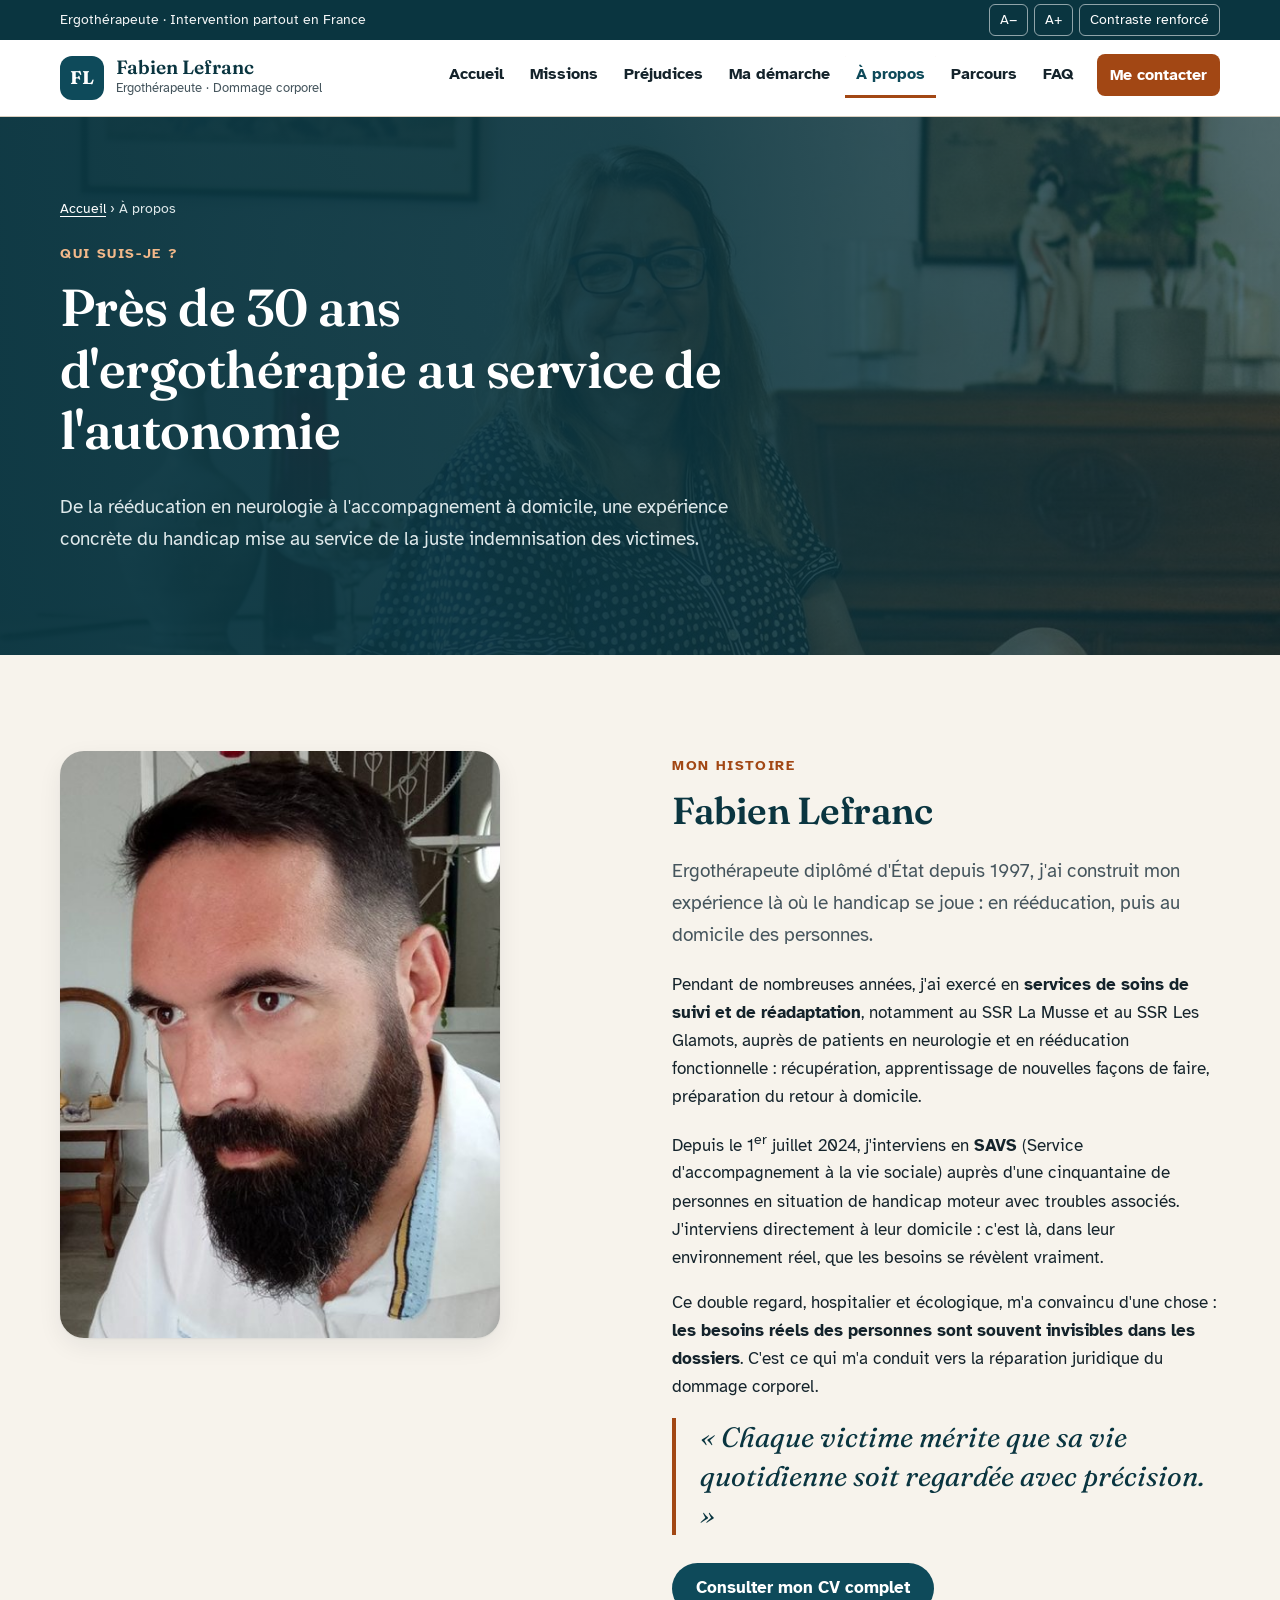
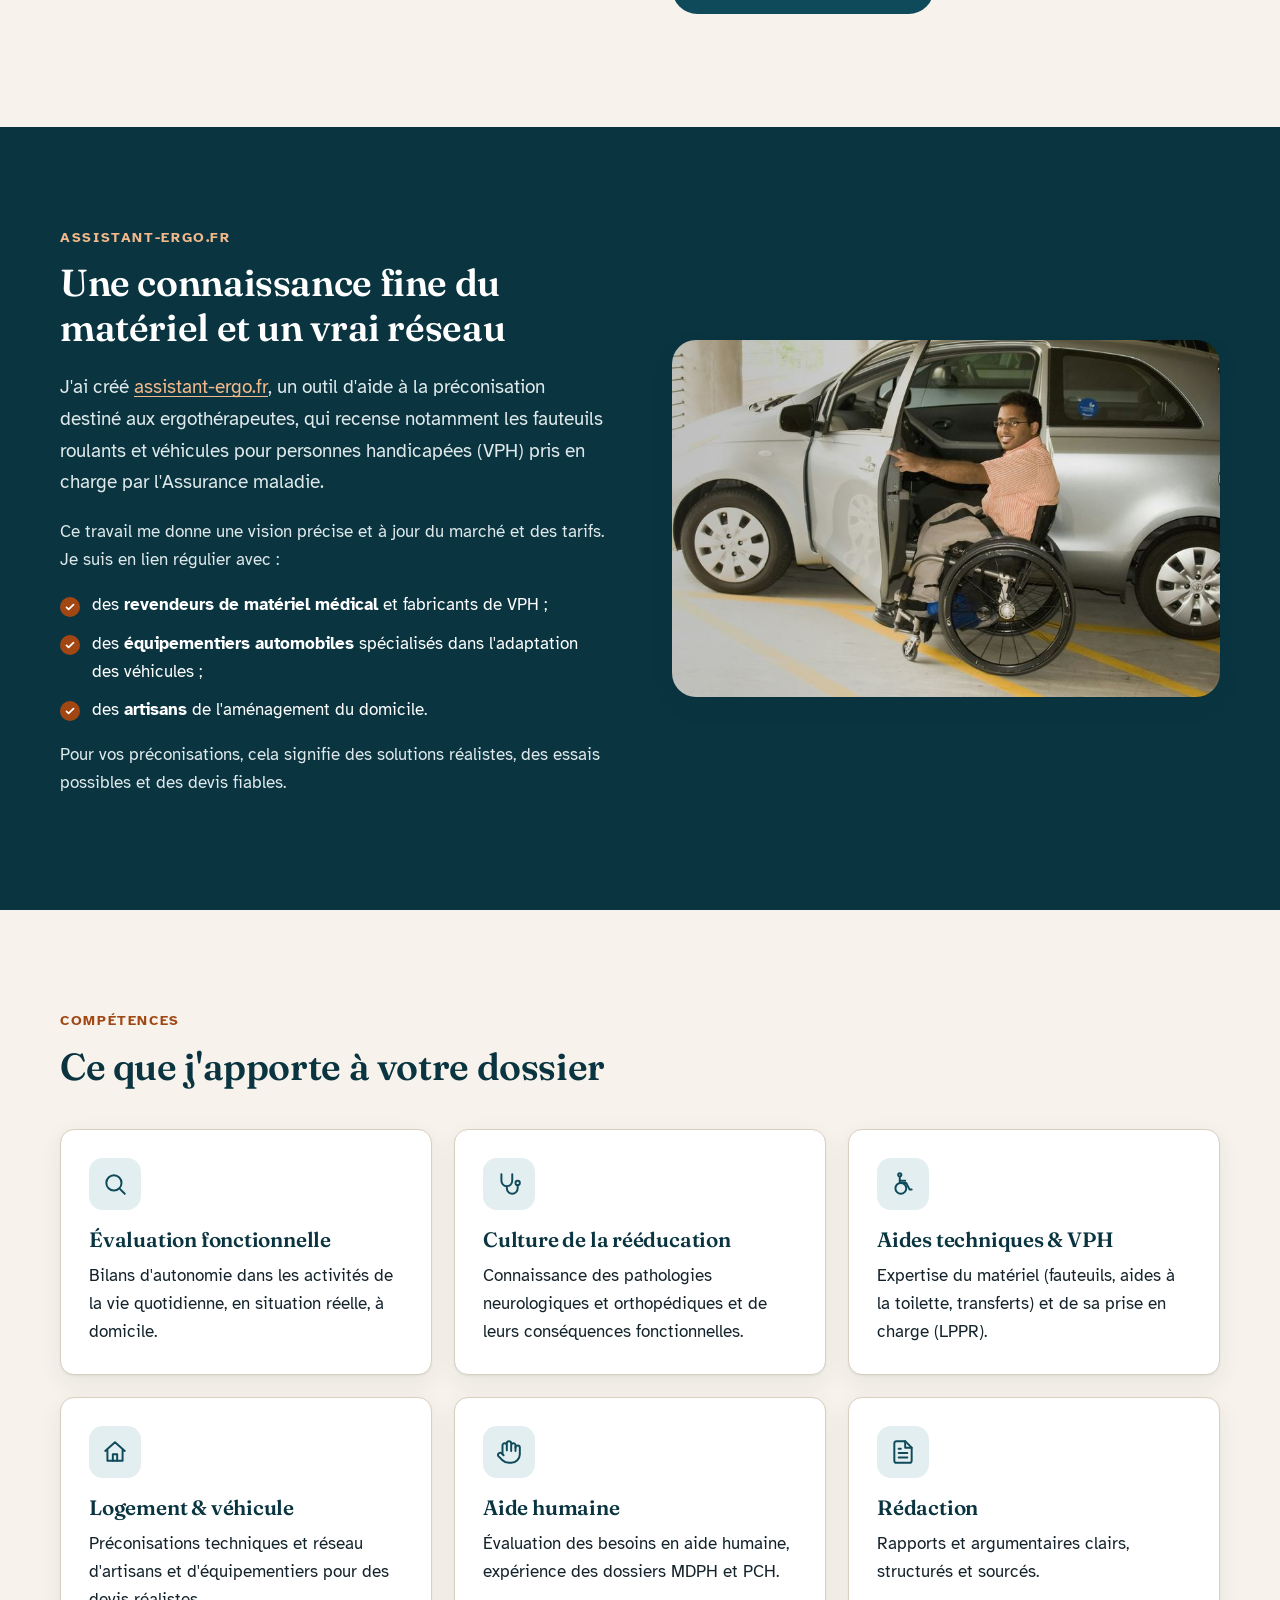
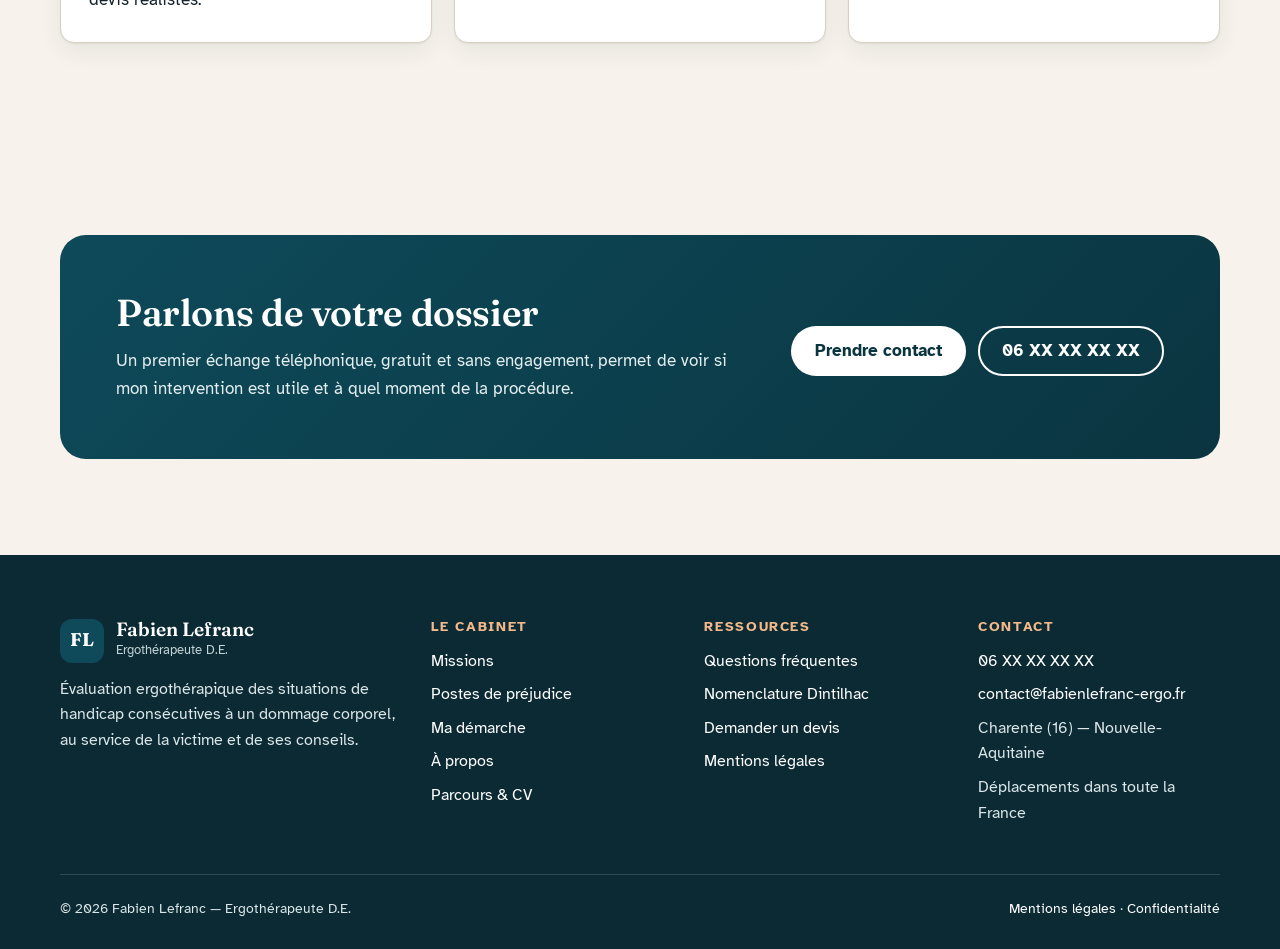
==== a-propos.html @ 54b2f26e "Première version du site ergothérapie & dommage corporel Co-Authored-By: Claude Opus 5.5 <noreply@an" ====
<!doctype html>
<html lang="fr" data-text="md">
<head>
<meta charset="utf-8">
<meta name="viewport" content="width=device-width, initial-scale=1">
<title>À propos — Fabien Lefranc, ergothérapeute D.E.</title>
<meta name="description" content="Fabien Lefranc, ergothérapeute D.E. depuis 1997 : rééducation, neurologie, accompagnement à domicile, créateur d'assistant-ergo.fr, en formation DU Réparation juridique du dommage corporel à Poitiers.">
<meta property="og:title" content="À propos — Fabien Lefranc, ergothérapeute D.E.">
<meta property="og:description" content="Fabien Lefranc, ergothérapeute D.E. depuis 1997 : rééducation, neurologie, accompagnement à domicile, créateur d'assistant-ergo.fr, en formation DU Réparation juridique du dommage corporel à Poitiers.">
<meta property="og:image" content="assets/img/fabien-lefranc.jpg">
<meta name="theme-color" content="#0a3540">
<link rel="icon" href="data:image/svg+xml,%3Csvg xmlns='http://www.w3.org/2000/svg' viewBox='0 0 64 64'%3E%3Crect width='64' height='64' rx='16' fill='%230e4a5a'/%3E%3Ctext x='32' y='42' font-family='Georgia' font-size='28' font-weight='700' fill='white' text-anchor='middle'%3EFL%3C/text%3E%3C/svg%3E">
<link rel="preconnect" href="https://fonts.googleapis.com">
<link rel="preconnect" href="https://fonts.gstatic.com" crossorigin>
<link href="https://fonts.googleapis.com/css2?family=Atkinson+Hyperlegible:ital,wght@0,400;0,700;1,400&family=Fraunces:ital,opsz,wght@0,9..144,500;0,9..144,600;0,9..144,700;1,9..144,500&display=swap" rel="stylesheet">
<link rel="stylesheet" href="assets/css/style.css">
</head>
<body>
<a class="skip-link" href="#contenu">Aller au contenu</a>

<div class="a11y-bar">
  <div class="wrap">
    <p>Ergothérapeute · Intervention partout en France</p>
    <div class="a11y-tools" role="group" aria-label="Options d'affichage">
      <button type="button" data-a11y="minus" aria-label="Réduire la taille du texte">A−</button>
      <button type="button" data-a11y="plus" aria-label="Agrandir la taille du texte">A+</button>
      <button type="button" data-a11y="contrast" aria-pressed="false">Contraste renforcé</button>
    </div>
  </div>
</div>

<header class="site-header">
  <div class="wrap">
    <a class="brand" href="index.html" aria-label="Fabien Lefranc, ergothérapeute — accueil">
      <span class="brand-mark" aria-hidden="true">FL</span>
      <span><span class="brand-name">Fabien Lefranc</span><span class="brand-sub">Ergothérapeute · Dommage corporel</span></span>
    </a>
    <button class="nav-toggle" type="button" aria-expanded="false" aria-controls="main-nav">
      <svg width="20" height="20" viewBox="0 0 24 24" fill="none" stroke="currentColor" stroke-width="2.2" stroke-linecap="round" aria-hidden="true"><path d="M3 6h18M3 12h18M3 18h18"/></svg>
      Menu
    </button>
    <nav id="main-nav" class="main-nav" aria-label="Navigation principale">
      <ul>
<li><a href="index.html">Accueil</a></li>
<li><a href="missions.html">Missions</a></li>
<li><a href="prejudices.html">Préjudices</a></li>
<li><a href="demarche.html">Ma démarche</a></li>
<li><a href="a-propos.html" aria-current="page">À propos</a></li>
<li><a href="cv.html">Parcours</a></li>
<li><a href="faq.html">FAQ</a></li>
        <li><a class="btn btn-primary" href="contact.html">Me contacter</a></li>
      </ul>
    </nav>
  </div>
</header>

<main id="contenu" tabindex="-1">
<section class="page-hero with-photo" style="background-image:url('assets/img/photos/bandeau-sourire.jpg')">
  <div class="wrap">
    <nav class="breadcrumb" aria-label="Fil d'Ariane"><a href="index.html">Accueil</a> <span aria-hidden="true">›</span> <span aria-current="page">À propos</span></nav>
    <span class="eyebrow">Qui suis-je ?</span>
    <h1>Près de 30 ans d'ergothérapie au service de l'autonomie</h1>
    <p class="lead">De la rééducation en neurologie à l'accompagnement à domicile, une expérience concrète du handicap mise au service de la juste indemnisation des victimes.</p>
  </div>
</section>
<section>
  <div class="wrap split" style="align-items:start">
    <div class="reveal">
      <img src="assets/img/fabien-lefranc-portrait.jpg" width="480" height="640" alt="Portrait de Fabien Lefranc" style="border-radius:24px;box-shadow:var(--shadow);max-width:440px;width:100%">
    </div>
    <div class="reveal">
      <span class="eyebrow">Mon histoire</span>
      <h2>Fabien Lefranc</h2>
      <p class="lead">Ergothérapeute diplômé d'État depuis 1997, j'ai construit mon expérience là où le handicap se joue : en rééducation, puis au domicile des personnes.</p>
      <p>Pendant de nombreuses années, j'ai exercé en <strong>services de soins de suivi et de réadaptation</strong>, notamment au SSR La Musse et au SSR Les Glamots, auprès de patients en neurologie et en rééducation fonctionnelle : récupération, apprentissage de nouvelles façons de faire, préparation du retour à domicile.</p>
      <p>Depuis le 1<sup>er</sup> juillet 2024, j'interviens en <strong>SAVS</strong> (Service d'accompagnement à la vie sociale) auprès d'une cinquantaine de personnes en situation de handicap moteur avec troubles associés. J'interviens directement à leur domicile : c'est là, dans leur environnement réel, que les besoins se révèlent vraiment.</p>
      <p>Ce double regard, hospitalier et écologique, m'a convaincu d'une chose : <strong>les besoins réels des personnes sont souvent invisibles dans les dossiers</strong>. C'est ce qui m'a conduit vers la réparation juridique du dommage corporel.</p>
      <blockquote class="quote"><p>« Chaque victime mérite que sa vie quotidienne soit regardée avec précision. »</p></blockquote>
      <p style="margin-top:24px"><a class="btn btn-dark" href="cv.html">Consulter mon CV complet</a></p>
    </div>
  </div>
</section>

<section class="band">
  <div class="wrap split">
    <div class="reveal">
      <span class="eyebrow">assistant-ergo.fr</span>
      <h2>Une connaissance fine du matériel et un vrai réseau</h2>
      <p class="lead">J'ai créé <a href="https://assistant-ergo.fr" rel="noopener" style="color:var(--ochre-light)">assistant-ergo.fr</a>, un outil d'aide à la préconisation destiné aux ergothérapeutes, qui recense notamment les fauteuils roulants et véhicules pour personnes handicapées (VPH) pris en charge par l'Assurance maladie.</p>
      <p style="color:#dfe9eb">Ce travail me donne une vision précise et à jour du marché et des tarifs. Je suis en lien régulier avec :</p>
      <ul class="checks" style="color:#fff">
        <li>des <strong>revendeurs de matériel médical</strong> et fabricants de VPH ;</li>
        <li>des <strong>équipementiers automobiles</strong> spécialisés dans l'adaptation des véhicules ;</li>
        <li>des <strong>artisans</strong> de l'aménagement du domicile.</li>
      </ul>
      <p style="color:#dfe9eb">Pour vos préconisations, cela signifie des solutions réalistes, des essais possibles et des devis fiables.</p>
    </div>
    <div class="reveal"><img class="rounded-photo" src="assets/img/photos/carte-voiture.jpg" width="800" height="520" alt="Un homme en fauteuil roulant monte dans sa voiture" loading="lazy"></div>
  </div>
</section>

<section>
  <div class="wrap">
    <div class="section-head reveal"><span class="eyebrow">Compétences</span><h2>Ce que j'apporte à votre dossier</h2></div>
    <div class="grid grid-3">
      <div class="card reveal"><div class="icon"><svg width="26" height="26" viewBox="0 0 24 24" fill="none" stroke="currentColor" stroke-width="1.8" stroke-linecap="round" stroke-linejoin="round" aria-hidden="true" focusable="false"><circle cx="11" cy="11" r="7"/><path d="M21 21l-4.3-4.3"/></svg></div><h3>Évaluation fonctionnelle</h3><p>Bilans d'autonomie dans les activités de la vie quotidienne, en situation réelle, à domicile.</p></div>
      <div class="card reveal"><div class="icon"><svg width="26" height="26" viewBox="0 0 24 24" fill="none" stroke="currentColor" stroke-width="1.8" stroke-linecap="round" stroke-linejoin="round" aria-hidden="true" focusable="false"><path d="M5 3v6a5 5 0 0 0 10 0V3M10 14v2a5 5 0 0 0 10 0v-3"/><circle cx="20" cy="11" r="2"/></svg></div><h3>Culture de la rééducation</h3><p>Connaissance des pathologies neurologiques et orthopédiques et de leurs conséquences fonctionnelles.</p></div>
      <div class="card reveal"><div class="icon"><svg width="26" height="26" viewBox="0 0 24 24" fill="none" stroke="currentColor" stroke-width="1.8" stroke-linecap="round" stroke-linejoin="round" aria-hidden="true" focusable="false"><circle cx="10" cy="16" r="5"/><circle cx="9" cy="3.5" r="1.5"/><path d="M9 6v5h6l3 6h2M9 9h5"/></svg></div><h3>Aides techniques & VPH</h3><p>Expertise du matériel (fauteuils, aides à la toilette, transferts) et de sa prise en charge (LPPR).</p></div>
      <div class="card reveal"><div class="icon"><svg width="26" height="26" viewBox="0 0 24 24" fill="none" stroke="currentColor" stroke-width="1.8" stroke-linecap="round" stroke-linejoin="round" aria-hidden="true" focusable="false"><path d="M3 11l9-8 9 8M5 10v10h14V10"/><path d="M10 20v-6h4v6"/></svg></div><h3>Logement & véhicule</h3><p>Préconisations techniques et réseau d'artisans et d'équipementiers pour des devis réalistes.</p></div>
      <div class="card reveal"><div class="icon"><svg width="26" height="26" viewBox="0 0 24 24" fill="none" stroke="currentColor" stroke-width="1.8" stroke-linecap="round" stroke-linejoin="round" aria-hidden="true" focusable="false"><path d="M18 11V6a2 2 0 0 0-4 0v5M14 10V4a2 2 0 0 0-4 0v6M10 10.5V6a2 2 0 0 0-4 0v8"/><path d="M18 8a2 2 0 1 1 4 0v6a8 8 0 0 1-8 8h-2c-2.8 0-4.5-.86-5.99-2.34l-3.6-3.6a2 2 0 0 1 2.83-2.82L7 15"/></svg></div><h3>Aide humaine</h3><p>Évaluation des besoins en aide humaine, expérience des dossiers MDPH et PCH.</p></div>
      <div class="card reveal"><div class="icon"><svg width="26" height="26" viewBox="0 0 24 24" fill="none" stroke="currentColor" stroke-width="1.8" stroke-linecap="round" stroke-linejoin="round" aria-hidden="true" focusable="false"><path d="M14 2H6a2 2 0 0 0-2 2v16a2 2 0 0 0 2 2h12a2 2 0 0 0 2-2V8z"/><path d="M14 2v6h6M8 13h8M8 17h8M8 9h2"/></svg></div><h3>Rédaction</h3><p>Rapports et argumentaires clairs, structurés et sourcés.</p></div>
    </div>
  </div>
</section>
<section>
  <div class="wrap">
    <div class="cta reveal">
      <div>
        <h2>Parlons de votre dossier</h2>
        <p>Un premier échange téléphonique, gratuit et sans engagement, permet de voir si mon intervention est utile et à quel moment de la procédure.</p>
      </div>
      <div class="btn-row">
        <a class="btn btn-light" href="contact.html">Prendre contact</a>
        <a class="btn btn-outline-light" href="tel:+33600000000">06 XX XX XX XX</a>
      </div>
    </div>
  </div>
</section>
</main>

<footer class="site-footer">
  <div class="wrap">
    <div class="footer-grid">
      <div>
        <p class="brand" style="margin-bottom:14px"><span class="brand-mark" aria-hidden="true">FL</span>
        <span><span class="brand-name">Fabien Lefranc</span><span class="brand-sub">Ergothérapeute D.E.</span></span></p>
        <p>Évaluation ergothérapique des situations de handicap consécutives à un dommage corporel, au service de la victime et de ses conseils.</p>
      </div>
      <div>
        <h2>Le cabinet</h2>
        <ul>
          <li><a href="missions.html">Missions</a></li>
          <li><a href="prejudices.html">Postes de préjudice</a></li>
          <li><a href="demarche.html">Ma démarche</a></li>
          <li><a href="a-propos.html">À propos</a></li>
          <li><a href="cv.html">Parcours & CV</a></li>
        </ul>
      </div>
      <div>
        <h2>Ressources</h2>
        <ul>
          <li><a href="faq.html">Questions fréquentes</a></li>
          <li><a href="prejudices.html#nomenclature">Nomenclature Dintilhac</a></li>
          <li><a href="contact.html">Demander un devis</a></li>
          <li><a href="mentions-legales.html">Mentions légales</a></li>
        </ul>
      </div>
      <div>
        <h2>Contact</h2>
        <ul>
          <li><a href="tel:+33600000000">06 XX XX XX XX</a></li>
          <li><a href="mailto:contact@fabienlefranc-ergo.fr">contact@fabienlefranc-ergo.fr</a></li>
          <li>Charente (16) — Nouvelle-Aquitaine</li>
          <li>Déplacements dans toute la France</li>
        </ul>
      </div>
    </div>
    <div class="footer-bottom">
      <p style="margin:0">© <span id="year">2026</span> Fabien Lefranc — Ergothérapeute D.E.</p>
      <p style="margin:0"><a href="mentions-legales.html">Mentions légales</a> · <a href="mentions-legales.html#confidentialite">Confidentialité</a></p>
    </div>
  </div>
</footer>

<a class="btn btn-primary mobile-call" href="tel:+33600000000"><svg width="20" height="20" viewBox="0 0 24 24" fill="none" stroke="currentColor" stroke-width="1.8" stroke-linecap="round" stroke-linejoin="round" aria-hidden="true" focusable="false"><path d="M22 16.9v3a2 2 0 0 1-2.2 2 19.8 19.8 0 0 1-8.6-3.1 19.5 19.5 0 0 1-6-6A19.8 19.8 0 0 1 2.1 4.2 2 2 0 0 1 4.1 2h3a2 2 0 0 1 2 1.7c.1 1 .4 1.9.7 2.8a2 2 0 0 1-.5 2.1L8 9.9a16 16 0 0 0 6 6l1.3-1.3a2 2 0 0 1 2.1-.4c.9.3 1.8.6 2.8.7a2 2 0 0 1 1.7 2z"/></svg> Appeler</a>
<script src="assets/js/main.js"></script>
</body>
</html>
---- assets/css/style.css ----
/* =========================================================
   Fabien Lefranc — Ergothérapeute · Dommage corporel
   Charte : bleu pétrole profond + ocre cuivré sur fond sable.
   Tous les couples texte/fond visent au minimum WCAG AA (4,5:1),
   la plupart AAA (7:1).
   ========================================================= */

:root {
  --ink: #14232b;          /* texte principal — 15:1 sur sable */
  --muted: #45555d;        /* texte secondaire — 7:1 sur sable */
  --petrol: #0e4a5a;       /* couleur principale — 9,5:1 sur blanc */
  --petrol-dark: #0a3540;
  --petrol-soft: #e3eef0;
  --ochre: #a24714;        /* accent — 5,9:1 sur blanc */
  --ochre-light: #f3b98a;  /* accent sur fond sombre — 8:1 sur pétrole foncé */
  --sand: #f7f3ec;
  --paper: #ffffff;
  --line: #d9cfbf;
  --focus: #ffbf47;

  --font-title: "Fraunces", Georgia, "Times New Roman", serif;
  --font-body: "Atkinson Hyperlegible", "Segoe UI", system-ui, sans-serif;

  --radius: 14px;
  --shadow: 0 1px 2px rgba(20, 35, 43, .06), 0 8px 24px rgba(20, 35, 43, .07);
  --wrap: 1160px;
  --fs: 1.0625rem;
}

/* Taille de texte réglable (boutons A- / A+) */
html[data-text="lg"] { font-size: 112.5%; }
html[data-text="xl"] { font-size: 125%; }

/* Mode contraste renforcé */
html[data-contrast="high"] {
  --ink: #000; --muted: #000; --petrol: #000; --petrol-dark: #000;
  --petrol-soft: #fff; --ochre: #000; --ochre-light: #ffe600;
  --sand: #fff; --paper: #fff; --line: #000;
}
html[data-contrast="high"] .band,
html[data-contrast="high"] .site-footer,
html[data-contrast="high"] .cta { background: #000 !important; color: #fff; }
html[data-contrast="high"] a { text-decoration: underline; }
html[data-contrast="high"] .card,
html[data-contrast="high"] .step { border: 2px solid #000; box-shadow: none; }

*, *::before, *::after { box-sizing: border-box; }
html { scroll-behavior: smooth; -webkit-text-size-adjust: 100%; }
@media (prefers-reduced-motion: reduce) {
  html { scroll-behavior: auto; }
  *, *::before, *::after { transition: none !important; animation: none !important; }
}
body {
  margin: 0;
  background: var(--sand);
  color: var(--ink);
  font-family: var(--font-body);
  font-size: var(--fs);
  line-height: 1.65;
}
img { max-width: 100%; height: auto; display: block; }
a { color: var(--petrol); text-underline-offset: 3px; }
a:hover { color: var(--ochre); }
:focus-visible { outline: 3px solid var(--focus); outline-offset: 3px; border-radius: 4px; }
h1, h2, h3, h4 { font-family: var(--font-title); line-height: 1.18; color: var(--petrol-dark); margin: 0 0 .6em; font-weight: 600; letter-spacing: -.01em; }
html[data-contrast="high"] h1, html[data-contrast="high"] h2, html[data-contrast="high"] h3 { color: #000; }
h1 { font-size: clamp(2rem, 4.4vw, 3.25rem); }
h2 { font-size: clamp(1.6rem, 3vw, 2.35rem); }
h3 { font-size: 1.3rem; }
p { margin: 0 0 1em; }
ul { padding-left: 1.2em; }
li { margin-bottom: .35em; }

.wrap { width: min(var(--wrap), 100% - 32px); margin-inline: auto; }
.sr-only { position: absolute; width: 1px; height: 1px; overflow: hidden; clip: rect(0 0 0 0); white-space: nowrap; }
.skip-link { position: absolute; left: 16px; top: -60px; background: var(--petrol-dark); color: #fff; padding: 10px 16px; border-radius: 8px; z-index: 100; }
.skip-link:focus { top: 12px; color: #fff; }

/* ---------- Barre d'accessibilité ---------- */
.a11y-bar { background: var(--petrol-dark); color: #fff; font-size: .9rem; }
.a11y-bar .wrap { display: flex; justify-content: space-between; align-items: center; gap: 12px; min-height: 40px; flex-wrap: wrap; }
.a11y-bar p { margin: 0; opacity: .95; }
.a11y-tools { display: flex; gap: 6px; align-items: center; }
.a11y-tools button {
  background: transparent; color: #fff; border: 1px solid rgba(255,255,255,.55);
  border-radius: 6px; padding: 3px 10px; font: inherit; cursor: pointer; min-height: 30px;
}
.a11y-tools button:hover, .a11y-tools button[aria-pressed="true"] { background: #fff; color: var(--petrol-dark); }

/* ---------- En-tête ---------- */
.site-header { background: var(--paper); border-bottom: 1px solid var(--line); position: sticky; top: 0; z-index: 50; }
.site-header .wrap { display: flex; align-items: center; justify-content: space-between; gap: 20px; min-height: 76px; }
.brand { display: flex; align-items: center; gap: 12px; text-decoration: none; color: var(--ink); }
.brand-mark {
  width: 44px; height: 44px; border-radius: 12px; background: var(--petrol); color: #fff;
  display: grid; place-items: center; font-family: var(--font-title); font-weight: 700; font-size: 1.15rem; flex: none;
}
.brand-name { font-family: var(--font-title); font-weight: 600; font-size: 1.2rem; line-height: 1.1; display: block; color: var(--petrol-dark); }
.brand-sub { font-size: .82rem; color: var(--muted); display: block; }
.main-nav ul { list-style: none; display: flex; gap: 4px; margin: 0; padding: 0; align-items: center; }
.main-nav a { display: block; white-space: nowrap; padding: 10px 11px; border-radius: 8px; text-decoration: none; color: var(--ink); font-weight: 700; font-size: .97rem; }
.main-nav a:hover { background: var(--petrol-soft); color: var(--petrol-dark); }
.main-nav a[aria-current="page"] { color: var(--petrol); box-shadow: inset 0 -3px 0 var(--ochre); border-radius: 8px 8px 0 0; }
.main-nav .btn { margin-left: 8px; }
.nav-toggle { display: none; }

@media (max-width: 1180px) {
  .nav-toggle {
    display: inline-flex; align-items: center; gap: 8px; background: var(--petrol); color: #fff; border: 0;
    border-radius: 10px; padding: 10px 14px; font: inherit; font-weight: 700; cursor: pointer;
  }
  .main-nav { position: absolute; left: 0; right: 0; top: 100%; background: var(--paper); border-bottom: 1px solid var(--line); display: none; box-shadow: var(--shadow); }
  .main-nav.open { display: block; }
  .main-nav ul { flex-direction: column; align-items: stretch; padding: 10px 16px 18px; }
  .main-nav a { padding: 14px 12px; }
  .main-nav a[aria-current="page"] { box-shadow: inset 4px 0 0 var(--ochre); border-radius: 0 8px 8px 0; }
  .main-nav .btn { margin: 8px 0 0; text-align: center; }
}

/* ---------- Boutons ---------- */
.btn {
  display: inline-flex; align-items: center; justify-content: center; gap: 8px;
  padding: 13px 22px; border-radius: 999px; font-weight: 700; text-decoration: none;
  border: 2px solid transparent; cursor: pointer; font: inherit; font-weight: 700; line-height: 1.2;
  transition: background .2s, color .2s, border-color .2s, transform .2s;
}
.btn:hover { transform: translateY(-1px); }
.btn-primary { background: var(--ochre); color: #fff !important; }
.btn-primary:hover { background: #87390d; }
.btn-dark { background: var(--petrol); color: #fff !important; }
.btn-dark:hover { background: var(--petrol-dark); }
.btn-ghost { border-color: var(--petrol); color: var(--petrol) !important; background: transparent; }
.btn-ghost:hover { background: var(--petrol); color: #fff !important; }
.btn-light { background: #fff; color: var(--petrol-dark) !important; }
.btn-outline-light { border-color: #fff; color: #fff !important; }
.btn-outline-light:hover { background: #fff; color: var(--petrol-dark) !important; }
.btn-row { display: flex; flex-wrap: wrap; gap: 12px; margin-top: 8px; }

/* ---------- Sections ---------- */
section { padding: clamp(56px, 8vw, 96px) 0; }
.section-alt { background: var(--paper); }
.eyebrow { display: inline-block; font-weight: 700; font-size: .85rem; letter-spacing: .12em; text-transform: uppercase; color: var(--ochre); margin-bottom: 12px; }
.lead { font-size: 1.2rem; color: var(--muted); max-width: 62ch; }
.section-head { max-width: 760px; margin-bottom: 40px; }
.section-head.center { text-align: center; margin-inline: auto; }
.section-head.center .lead { margin-inline: auto; }

/* ---------- Hero ---------- */
.hero { padding: clamp(48px, 7vw, 88px) 0 clamp(56px, 7vw, 96px); background:
  radial-gradient(1200px 500px at 90% -10%, var(--petrol-soft), transparent 60%), var(--sand); }
.hero-grid { display: grid; grid-template-columns: 1.15fr .85fr; gap: clamp(32px, 5vw, 72px); align-items: center; }
.hero h1 em { font-style: italic; color: var(--ochre); }
.hero .lead { margin-bottom: 28px; }
.hero-photo { position: relative; }
.hero-photo img { border-radius: 24px; aspect-ratio: 4 / 5; object-fit: cover; width: 100%; box-shadow: var(--shadow); }
.hero-photo::before {
  content: ""; position: absolute; inset: 18px -18px -18px 18px; border: 2px solid var(--ochre); border-radius: 24px; z-index: -1;
}
.hero-badge {
  position: absolute; left: -28px; bottom: -34px; background: var(--paper); border-radius: 14px; padding: 14px 18px;
  box-shadow: var(--shadow); max-width: 270px; font-size: .95rem; border-left: 4px solid var(--ochre);
}
.hero-badge strong { display: block; color: var(--petrol-dark); font-family: var(--font-title); font-size: 1.05rem; }
.hero-photo { isolation: isolate; }
@media (max-width: 860px) {
  .hero-grid { grid-template-columns: 1fr; }
  .hero-photo { max-width: 420px; margin: 0 auto; width: calc(100% - 20px); }
  .hero-badge { left: 8px; right: 8px; max-width: none; bottom: -24px; }
}

/* Bandeau de réassurance */
.trust { background: var(--petrol-dark); color: #fff; padding: 28px 0; }
.trust ul { list-style: none; margin: 0; padding: 0; display: grid; grid-template-columns: repeat(4, 1fr); gap: 20px; }
.trust li { margin: 0; display: flex; gap: 12px; align-items: flex-start; font-size: .97rem; }
.trust strong { display: block; color: var(--ochre-light); font-family: var(--font-title); font-size: 1.1rem; font-weight: 600; }
.trust svg { flex: none; margin-top: 4px; color: var(--ochre-light); }
@media (max-width: 900px) { .trust ul { grid-template-columns: 1fr 1fr; } }
@media (max-width: 520px) { .trust ul { grid-template-columns: 1fr; } }

/* ---------- Cartes ---------- */
.grid { display: grid; gap: 22px; }
.grid-2 { grid-template-columns: repeat(2, 1fr); }
.grid-3 { grid-template-columns: repeat(3, 1fr); }
.grid-4 { grid-template-columns: repeat(4, 1fr); }
@media (max-width: 960px) { .grid-3, .grid-4 { grid-template-columns: 1fr 1fr; } }
@media (max-width: 640px) { .grid-2, .grid-3, .grid-4 { grid-template-columns: 1fr; } }

.card {
  background: var(--paper); border: 1px solid var(--line); border-radius: var(--radius); padding: 28px;
  box-shadow: var(--shadow); display: flex; flex-direction: column;
}
.section-alt .card { background: var(--sand); box-shadow: none; }
.card h3 { margin-bottom: .45em; }
.card p:last-child { margin-bottom: 0; }
.card .more { margin-top: auto; padding-top: 10px; font-weight: 700; text-decoration: none; }
.card .more::after { content: " →"; }
.icon {
  width: 52px; height: 52px; border-radius: 14px; background: var(--petrol-soft); color: var(--petrol);
  display: grid; place-items: center; margin-bottom: 18px; flex: none;
}
.tag { display: inline-block; font-size: .8rem; font-weight: 700; background: var(--petrol-soft); color: var(--petrol-dark); border-radius: 999px; padding: 4px 12px; margin-bottom: 12px; }

/* Liste à puces cochées */
.checks { list-style: none; padding: 0; margin: 0 0 1em; }
.checks li { position: relative; padding-left: 32px; margin-bottom: .6em; }
.checks li::before {
  content: ""; position: absolute; left: 0; top: .3em; width: 20px; height: 20px; border-radius: 50%;
  background: var(--petrol) url("data:image/svg+xml,%3Csvg xmlns='http://www.w3.org/2000/svg' viewBox='0 0 20 20'%3E%3Cpath d='M5 10.5l3 3 7-7' fill='none' stroke='white' stroke-width='2.4' stroke-linecap='round' stroke-linejoin='round'/%3E%3C/svg%3E") center/14px no-repeat;
}

/* Split image / texte */
.split { display: grid; grid-template-columns: 1fr 1fr; gap: clamp(32px, 5vw, 72px); align-items: center; }
.split.reverse > :first-child { order: 2; }
@media (max-width: 860px) { .split { grid-template-columns: 1fr; } .split.reverse > :first-child { order: 0; } }

/* Chiffre clé */
.figure-box { background: var(--petrol); color: #fff; border-radius: 22px; padding: clamp(28px, 4vw, 44px); position: relative; overflow: hidden; }
.figure-box h3 { color: #fff; }
.figure-box .compare { display: grid; grid-template-columns: 1fr 1fr; gap: 16px; margin: 24px 0; }
.figure-box .compare div { background: rgba(255,255,255,.1); border-radius: 14px; padding: 18px; }
.figure-box .compare .big { font-family: var(--font-title); font-size: clamp(1.7rem, 3.5vw, 2.4rem); display: block; line-height: 1.1; }
.figure-box .compare .after .big { color: var(--ochre-light); }
.figure-box small { opacity: .9; font-size: .88rem; display: block; }

/* Onglets « Vous êtes » */
.audience { background: var(--paper); border-radius: 22px; border: 1px solid var(--line); box-shadow: var(--shadow); overflow: hidden; }
.audience [role="tablist"] { display: flex; border-bottom: 1px solid var(--line); background: var(--sand); flex-wrap: wrap; }
.audience [role="tab"] {
  flex: 1 1 160px; background: transparent; border: 0; padding: 18px 16px; font: inherit; font-weight: 700; color: var(--muted);
  cursor: pointer; border-bottom: 3px solid transparent;
}
.audience [role="tab"][aria-selected="true"] { color: var(--petrol-dark); background: var(--paper); border-bottom-color: var(--ochre); }
.audience [role="tabpanel"] { padding: clamp(24px, 4vw, 40px); display: grid; grid-template-columns: 1.2fr .8fr; gap: 32px; align-items: start; }
.audience [role="tabpanel"][hidden] { display: none; }
@media (max-width: 760px) { .audience [role="tabpanel"] { grid-template-columns: 1fr; } }

/* Étapes */
.steps { list-style: none; padding: 0; margin: 0; counter-reset: step; display: grid; gap: 18px; }
.step { counter-increment: step; display: grid; grid-template-columns: 64px 1fr; gap: 20px; background: var(--paper); border: 1px solid var(--line); border-radius: var(--radius); padding: 24px; margin: 0; }
.section-alt .step { background: var(--sand); }
.step::before {
  content: counter(step, decimal-leading-zero); font-family: var(--font-title); font-size: 1.5rem; font-weight: 600;
  width: 56px; height: 56px; border-radius: 50%; display: grid; place-items: center; background: var(--petrol); color: #fff;
}
.step h3 { margin-bottom: .3em; }
.step p { margin: 0; }
.steps.horizontal { grid-template-columns: repeat(5, 1fr); }
.steps.horizontal .step { grid-template-columns: 1fr; text-align: left; }
@media (max-width: 1060px) { .steps.horizontal { grid-template-columns: 1fr; } .steps.horizontal .step { grid-template-columns: 64px 1fr; } }

/* Postes de préjudice */
.poste { border-left: 5px solid var(--ochre); }
.poste .code { font-family: var(--font-title); font-weight: 700; font-size: .95rem; color: var(--ochre); letter-spacing: .06em; }
.poste dl { margin: 12px 0 0; }
.poste dt { font-weight: 700; color: var(--petrol-dark); margin-top: 10px; }
.poste dd { margin: 0; }

/* Bandeau sombre */
.band { background: var(--petrol-dark); color: #fff; }
.band h2, .band h3 { color: #fff; }
.band .lead { color: #dfe9eb; }
.band .eyebrow { color: var(--ochre-light); }

/* Citation */
.quote { font-family: var(--font-title); font-size: clamp(1.3rem, 2.4vw, 1.75rem); line-height: 1.4; color: var(--petrol-dark); border-left: 4px solid var(--ochre); padding-left: 24px; margin: 0; font-style: italic; }
.quote footer { font-family: var(--font-body); font-style: normal; font-size: 1rem; color: var(--muted); margin-top: 12px; }

/* Parcours / timeline */
.timeline { list-style: none; padding: 0; margin: 0; border-left: 3px solid var(--line); }
.timeline li { position: relative; padding: 0 0 26px 28px; margin: 0; }
.timeline li::before { content: ""; position: absolute; left: -10px; top: 6px; width: 17px; height: 17px; border-radius: 50%; background: var(--paper); border: 3px solid var(--petrol); }
.timeline li.now::before { background: var(--ochre); border-color: var(--ochre); }
.timeline .when { font-weight: 700; color: var(--ochre); font-size: .92rem; display: block; }
.timeline h3 { font-size: 1.15rem; margin: 2px 0 4px; }
.timeline p { margin: 0; color: var(--muted); }

/* FAQ */
.faq details { background: var(--paper); border: 1px solid var(--line); border-radius: var(--radius); margin-bottom: 12px; }
.faq summary { cursor: pointer; padding: 20px 56px 20px 24px; font-weight: 700; font-size: 1.08rem; list-style: none; position: relative; color: var(--petrol-dark); }
.faq summary::-webkit-details-marker { display: none; }
.faq summary::after { content: "+"; position: absolute; right: 22px; top: 50%; transform: translateY(-50%); font-size: 1.6rem; color: var(--ochre); font-weight: 400; }
.faq details[open] summary::after { content: "–"; }
.faq details > div { padding: 0 24px 20px; }

/* Page header (pages internes) */
.page-hero { background: var(--petrol-dark); color: #fff; padding: clamp(48px, 7vw, 80px) 0; position: relative; overflow: hidden; }
.page-hero::after { content: ""; position: absolute; right: -120px; top: -120px; width: 420px; height: 420px; border-radius: 50%; border: 60px solid rgba(243,185,138,.12); }
.page-hero h1 { color: #fff; max-width: 20ch; }
.page-hero .lead { color: #dfe9eb; }
.page-hero .eyebrow { color: var(--ochre-light); }
.breadcrumb { font-size: .9rem; margin-bottom: 18px; }
.breadcrumb a { color: #fff; }
.breadcrumb span { color: #dfe9eb; }

/* Appel à l'action */
.cta { background: linear-gradient(135deg, var(--petrol) 0%, var(--petrol-dark) 100%); color: #fff; border-radius: 26px; padding: clamp(32px, 5vw, 56px); display: grid; grid-template-columns: 1.4fr auto; gap: 28px; align-items: center; }
.cta h2 { color: #fff; margin-bottom: .3em; }
.cta p { color: #e3eef0; margin: 0; }
@media (max-width: 760px) { .cta { grid-template-columns: 1fr; } }

/* Contact */
.contact-grid { display: grid; grid-template-columns: 1.2fr .8fr; gap: 32px; align-items: start; }
@media (max-width: 900px) { .contact-grid { grid-template-columns: 1fr; } }
.form { background: var(--paper); border: 1px solid var(--line); border-radius: 20px; padding: clamp(22px, 4vw, 40px); box-shadow: var(--shadow); }
.form .row { display: grid; grid-template-columns: 1fr 1fr; gap: 16px; }
@media (max-width: 600px) { .form .row { grid-template-columns: 1fr; } }
.field { margin-bottom: 18px; }
.field label, .field legend { display: block; font-weight: 700; margin-bottom: 6px; color: var(--petrol-dark); }
.field .hint { font-size: .9rem; color: var(--muted); margin: -2px 0 6px; }
.field input, .field select, .field textarea {
  width: 100%; font: inherit; color: var(--ink); background: #fff; border: 2px solid #8a9aa2; border-radius: 10px; padding: 12px 14px; min-height: 48px;
}
.field input:focus, .field select:focus, .field textarea:focus { border-color: var(--petrol); outline: 3px solid var(--focus); outline-offset: 1px; }
.field textarea { min-height: 150px; resize: vertical; }
fieldset.field { border: 0; padding: 0; margin: 0 0 18px; }
.chips { display: flex; flex-wrap: wrap; gap: 8px; }
.chips label { display: inline-flex; align-items: center; gap: 8px; font-weight: 400; color: var(--ink); border: 2px solid var(--line); border-radius: 999px; padding: 8px 14px; cursor: pointer; margin: 0; }
.chips input { width: 18px; height: 18px; min-height: 0; accent-color: var(--petrol); margin: 0; }
.chips label:has(input:checked) { border-color: var(--petrol); background: var(--petrol-soft); }
.consent { display: flex; gap: 10px; align-items: flex-start; font-size: .95rem; }
.consent input { width: 20px; height: 20px; min-height: 0; margin-top: 3px; accent-color: var(--petrol); flex: none; }
.req { color: var(--ochre); }
.form-status { margin-top: 14px; padding: 14px 16px; border-radius: 10px; background: var(--petrol-soft); color: var(--petrol-dark); font-weight: 700; }
.form-status[hidden] { display: none; }
.info-card { background: var(--petrol-dark); color: #fff; border-radius: 20px; padding: 32px; }
.info-card h2, .info-card h3 { color: #fff; }
.info-card a { color: var(--ochre-light); }
.info-card dl { margin: 0; }
.info-card dt { font-weight: 700; color: var(--ochre-light); margin-top: 18px; font-size: .9rem; text-transform: uppercase; letter-spacing: .08em; }
.info-card dd { margin: 4px 0 0; font-size: 1.08rem; }

/* France / zone */
.zone { display: grid; grid-template-columns: auto 1fr; gap: 28px; align-items: center; }
.zone svg { width: 200px; height: auto; }
@media (max-width: 640px) { .zone { grid-template-columns: 1fr; } .zone svg { margin: 0 auto; } }

/* Note / encadré */
.note { background: var(--petrol-soft); border-left: 5px solid var(--petrol); border-radius: 0 var(--radius) var(--radius) 0; padding: 20px 24px; }
.note p:last-child { margin: 0; }

/* Prose (mentions légales, etc.) */
.prose { max-width: 75ch; }
.prose h2 { font-size: 1.5rem; margin-top: 1.6em; }

/* ---------- Pied de page ---------- */
.site-footer { background: #0b2a33; color: #dbe6e8; padding: 64px 0 28px; font-size: .97rem; }
.site-footer a { color: #fff; text-decoration: none; }
.site-footer a:hover { color: var(--ochre-light); text-decoration: underline; }
.footer-grid { display: grid; grid-template-columns: 1.4fr 1fr 1fr 1fr; gap: 32px; }
.footer-grid h2 { color: var(--ochre-light); font-family: var(--font-body); font-size: .85rem; letter-spacing: .12em; text-transform: uppercase; margin-bottom: 14px; }
.footer-grid ul { list-style: none; padding: 0; margin: 0; }
.footer-grid li { margin-bottom: 8px; }
.site-footer .brand-name { color: #fff; }
.site-footer .brand-sub { color: #c4d3d6; }
.footer-bottom { border-top: 1px solid rgba(255,255,255,.15); margin-top: 40px; padding-top: 22px; display: flex; flex-wrap: wrap; justify-content: space-between; gap: 12px; font-size: .9rem; }
@media (max-width: 860px) { .footer-grid { grid-template-columns: 1fr 1fr; } }
@media (max-width: 520px) { .footer-grid { grid-template-columns: 1fr; } }

/* Bouton d'appel mobile */
.mobile-call { display: none; }
@media (max-width: 640px) {
  .mobile-call { display: flex; position: fixed; bottom: 14px; left: 16px; right: 16px; z-index: 60; justify-content: center; box-shadow: 0 8px 24px rgba(0,0,0,.25); }
  body { padding-bottom: 76px; }
}

/* Apparition douce */
.reveal { opacity: 0; transform: translateY(14px); transition: opacity .6s ease, transform .6s ease; }
.reveal.in { opacity: 1; transform: none; }
@media (prefers-reduced-motion: reduce) { .reveal { opacity: 1; transform: none; } }

/* ---------- Photos ---------- */
.card.has-photo { padding-top: 0; overflow: hidden; }
.card-photo { margin: 0 -28px 22px; width: calc(100% + 56px); max-width: none; aspect-ratio: 800 / 520; object-fit: cover; }
.rounded-photo { border-radius: 24px; box-shadow: var(--shadow); width: 100%; }
.page-hero.with-photo { background-color: var(--petrol-dark); background-size: cover; background-position: center; }
.page-hero.with-photo::before { content: ""; position: absolute; inset: 0; background: linear-gradient(90deg, rgba(10,53,64,.97) 0%, rgba(10,53,64,.9) 50%, rgba(10,53,64,.62) 100%); }
.page-hero.with-photo::after { display: none; }
.page-hero .wrap { position: relative; z-index: 1; }
@media (max-width: 760px) { .page-hero.with-photo::before { background: rgba(10,53,64,.9); } }
html[data-contrast="high"] .page-hero.with-photo { background-image: none !important; }
html[data-contrast="high"] .page-hero.with-photo::before { background: #000; }
html[data-contrast="high"] .page-hero { background: #000; }
.band .checks li::before { background-color: var(--ochre); }

/* ---------- CV ---------- */
.cv-head { display: grid; grid-template-columns: 150px 1fr auto; gap: 28px; align-items: center; background: var(--paper); border: 1px solid var(--line); border-radius: 22px; padding: 28px; box-shadow: var(--shadow); }
.cv-head img { width: 150px; height: 150px; border-radius: 50%; object-fit: cover; border: 4px solid var(--petrol-soft); }
.cv-facts { list-style: none; padding: 0; margin: 0; display: flex; flex-wrap: wrap; gap: 8px 22px; }
.cv-facts li { display: flex; gap: 8px; align-items: center; margin: 0; font-weight: 700; color: var(--petrol-dark); }
.cv-facts svg { color: var(--ochre); }
.cv-print { margin: 0; }
@media (max-width: 760px) { .cv-head { grid-template-columns: 1fr; text-align: left; } .cv-head img { width: 120px; height: 120px; } }
.cv-grid { display: grid; grid-template-columns: 1.3fr 1fr; gap: clamp(32px, 5vw, 64px); align-items: start; }
@media (max-width: 900px) { .cv-grid { grid-template-columns: 1fr; } }
.cv-list { margin: 10px 0 0; padding-left: 1.1em; color: var(--muted); }
.cv-list li { margin-bottom: .25em; }
.chips-list { list-style: none; padding: 0; margin: 0; display: flex; flex-wrap: wrap; gap: 8px; }
.chips-list li { margin: 0; background: var(--paper); border: 1px solid var(--line); border-radius: 999px; padding: 6px 14px; font-weight: 700; font-size: .92rem; color: var(--petrol-dark); }

@media print {
  .a11y-bar, .site-header, .site-footer, .mobile-call, .cta, .page-hero, .cv-print, .skip-link { display: none !important; }
  body { background: #fff; font-size: 11pt; }
  section { padding: 16px 0; }
  .reveal { opacity: 1 !important; transform: none !important; }
  .card, .cv-head { box-shadow: none; }
}
.timeline .cv-list li { padding: 0; margin-bottom: .25em; list-style: disc; }
.timeline .cv-list li::before { content: none; }
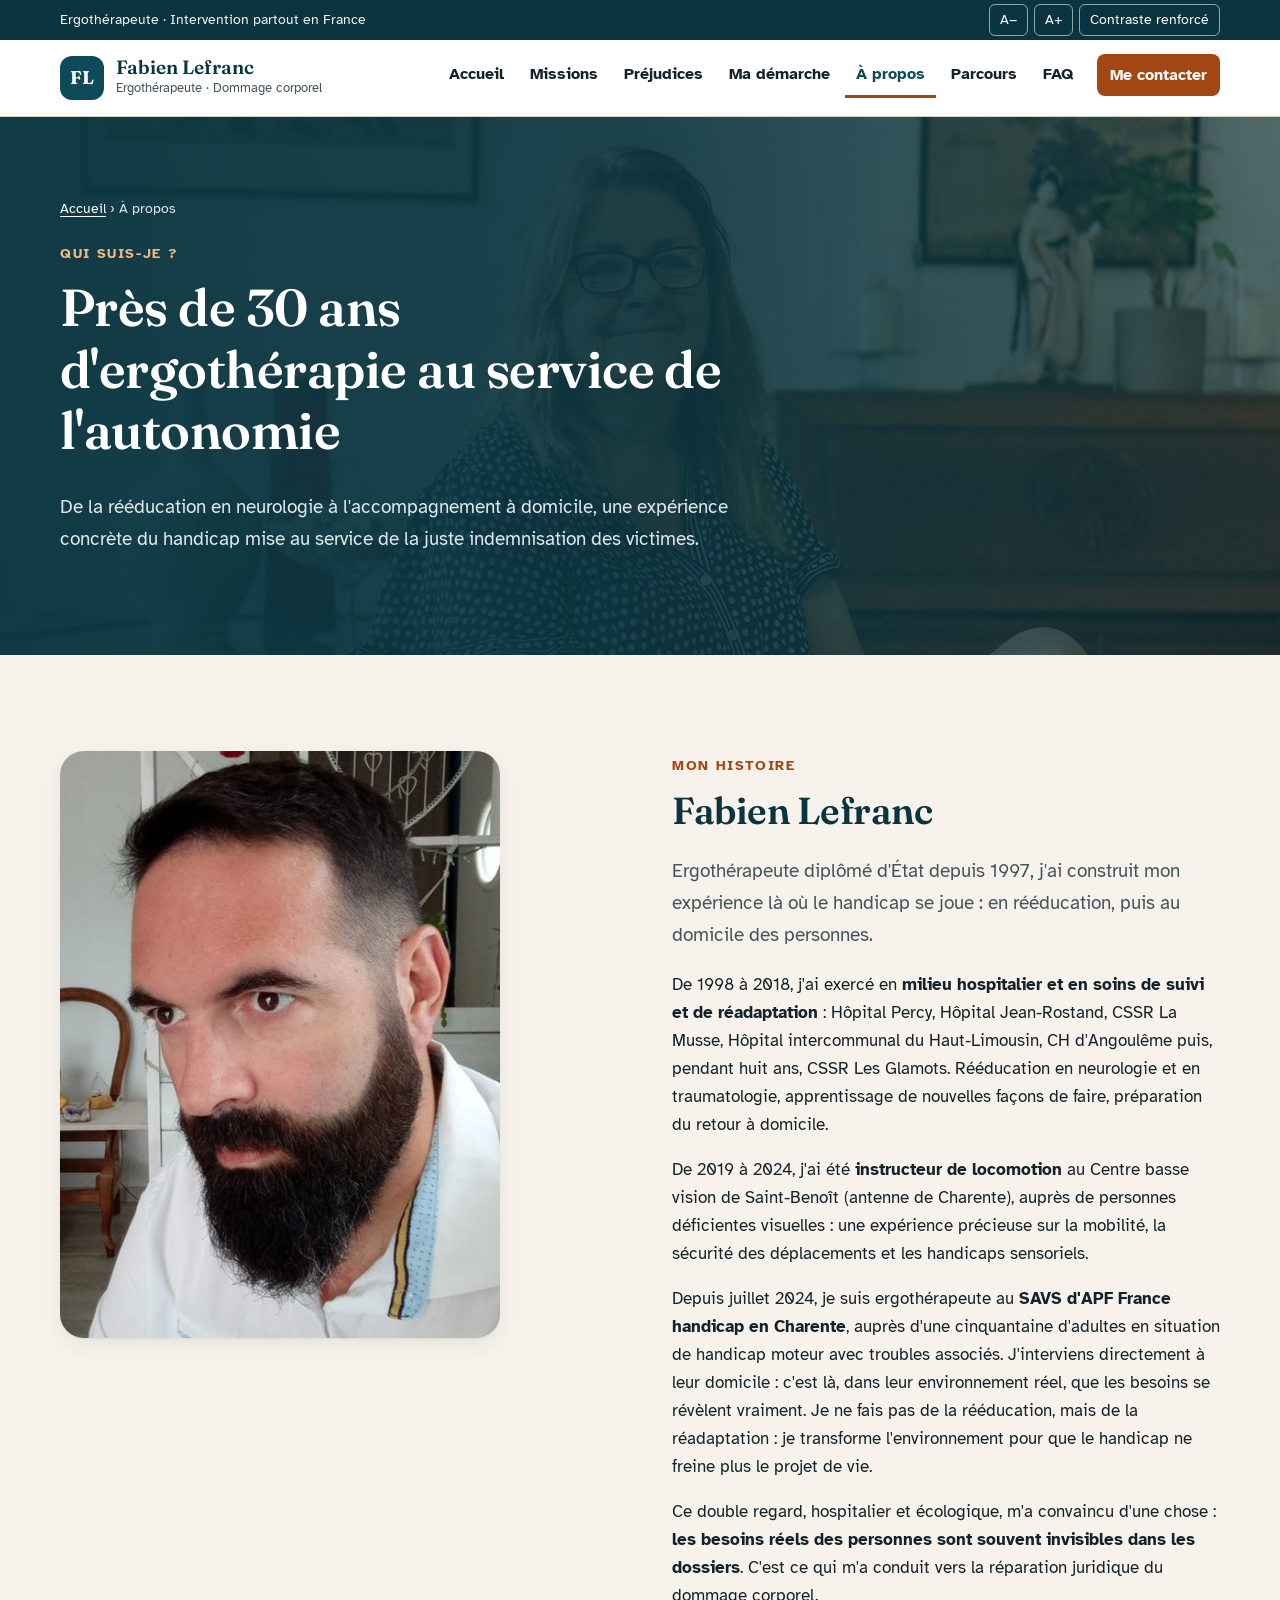
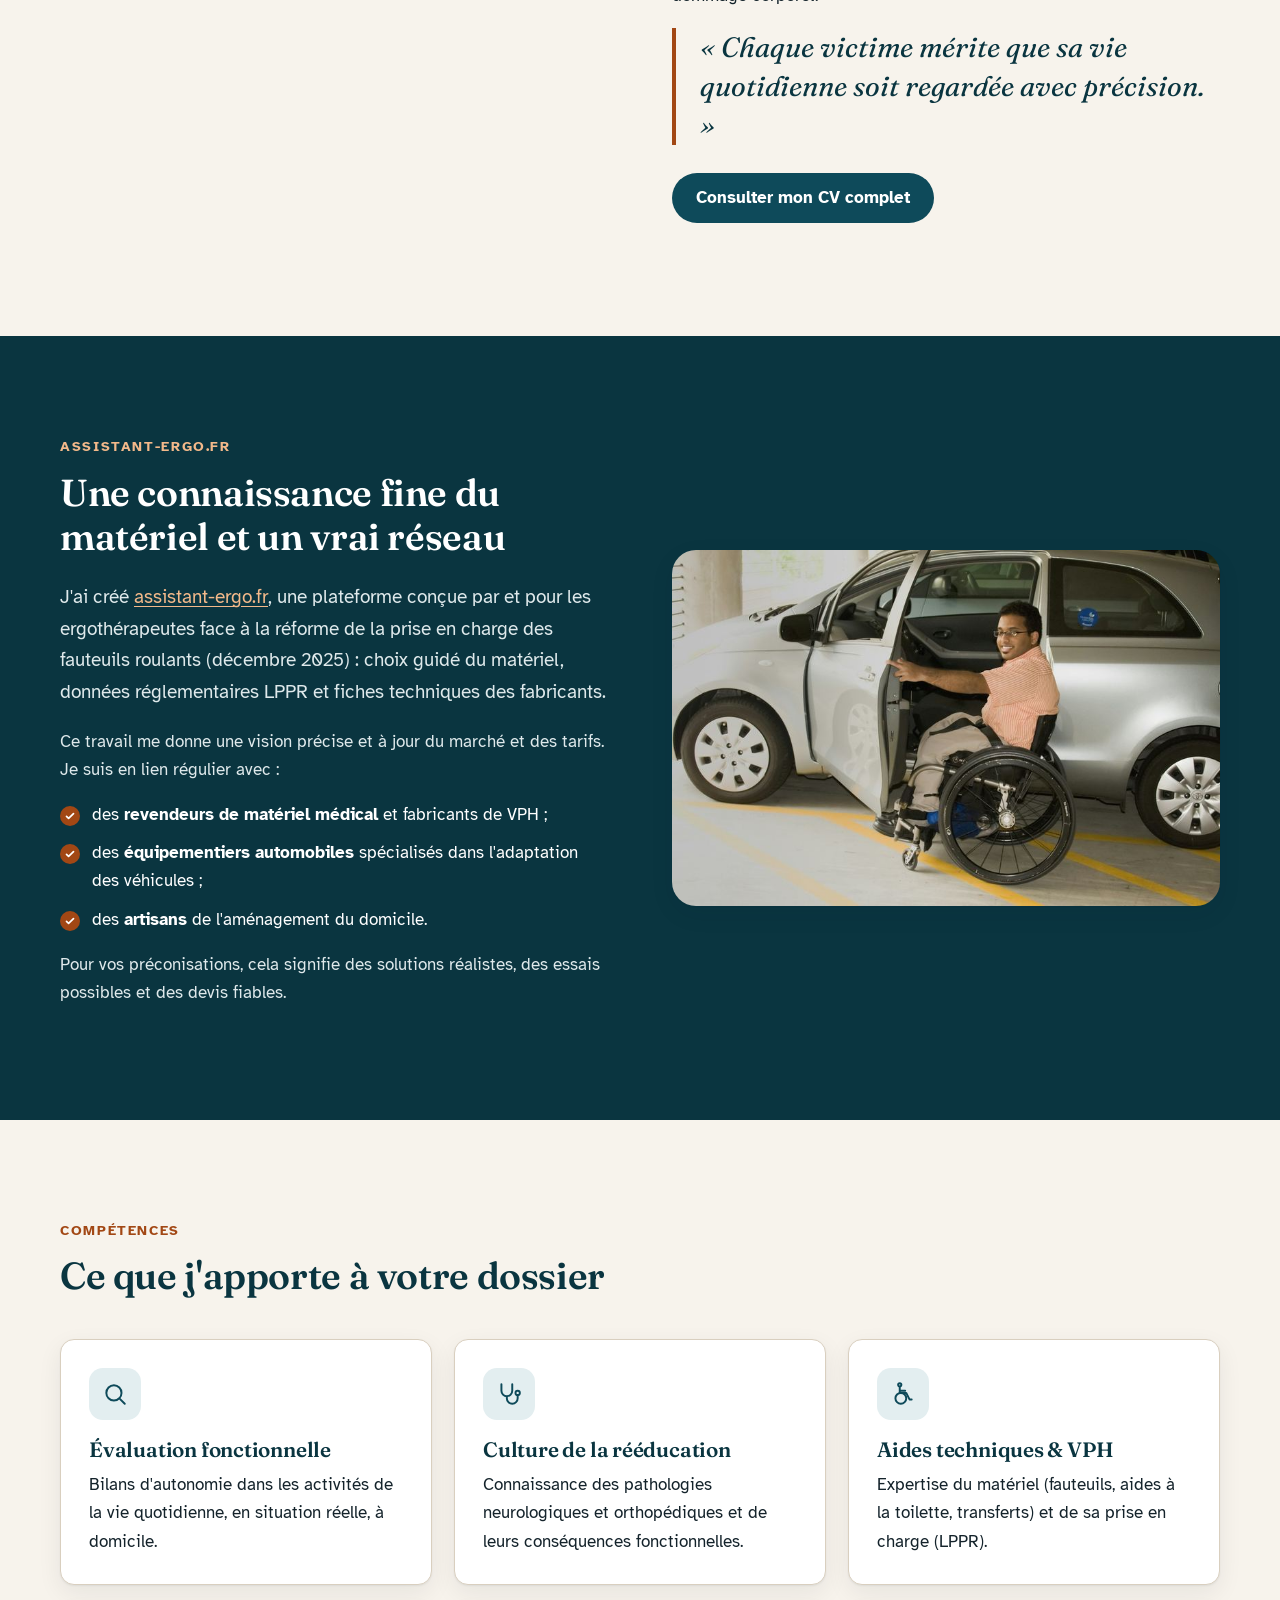
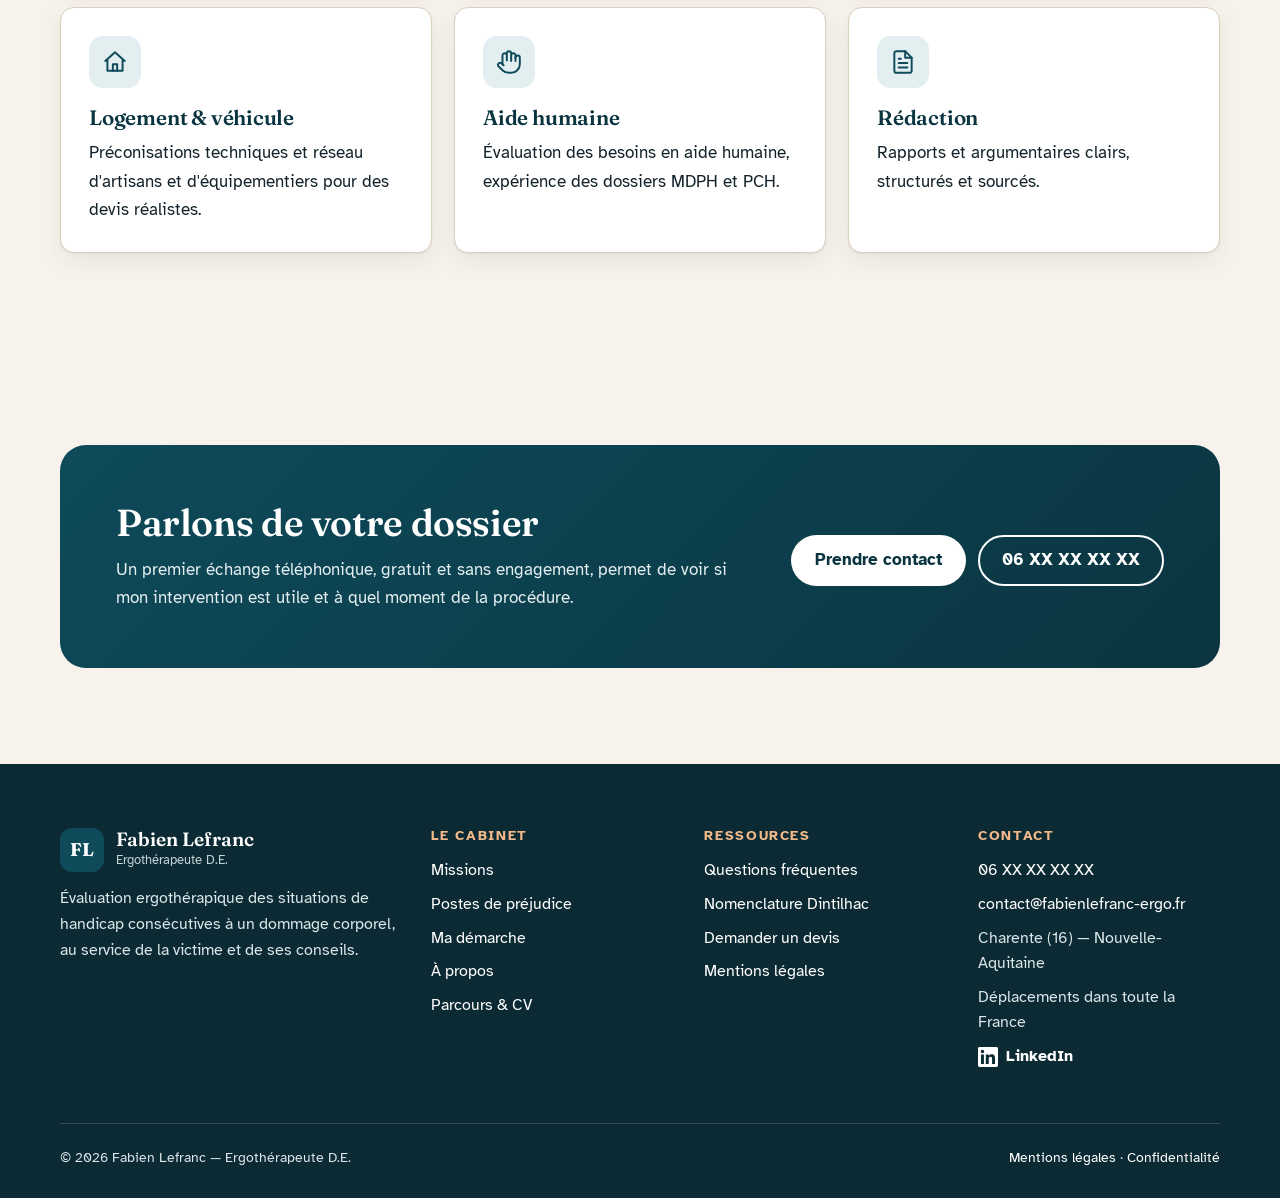
==== commit 29075459: "CV complété depuis LinkedIn, lien LinkedIn sur le site Co-Authored-By: Claude Opus 5.5 <noreply@anth" ====
--- a/a-propos.html
+++ b/a-propos.html
@@ -72,8 +72,9 @@
       <span class="eyebrow">Mon histoire</span>
       <h2>Fabien Lefranc</h2>
       <p class="lead">Ergothérapeute diplômé d'État depuis 1997, j'ai construit mon expérience là où le handicap se joue : en rééducation, puis au domicile des personnes.</p>
-      <p>Pendant de nombreuses années, j'ai exercé en <strong>services de soins de suivi et de réadaptation</strong>, notamment au SSR La Musse et au SSR Les Glamots, auprès de patients en neurologie et en rééducation fonctionnelle : récupération, apprentissage de nouvelles façons de faire, préparation du retour à domicile.</p>
-      <p>Depuis le 1<sup>er</sup> juillet 2024, j'interviens en <strong>SAVS</strong> (Service d'accompagnement à la vie sociale) auprès d'une cinquantaine de personnes en situation de handicap moteur avec troubles associés. J'interviens directement à leur domicile : c'est là, dans leur environnement réel, que les besoins se révèlent vraiment.</p>
+      <p>De 1998 à 2018, j'ai exercé en <strong>milieu hospitalier et en soins de suivi et de réadaptation</strong> : Hôpital Percy, Hôpital Jean-Rostand, CSSR La Musse, Hôpital intercommunal du Haut-Limousin, CH d'Angoulême puis, pendant huit ans, CSSR Les Glamots. Rééducation en neurologie et en traumatologie, apprentissage de nouvelles façons de faire, préparation du retour à domicile.</p>
+      <p>De 2019 à 2024, j'ai été <strong>instructeur de locomotion</strong> au Centre basse vision de Saint-Benoît (antenne de Charente), auprès de personnes déficientes visuelles : une expérience précieuse sur la mobilité, la sécurité des déplacements et les handicaps sensoriels.</p>
+      <p>Depuis juillet 2024, je suis ergothérapeute au <strong>SAVS d'APF France handicap en Charente</strong>, auprès d'une cinquantaine d'adultes en situation de handicap moteur avec troubles associés. J'interviens directement à leur domicile : c'est là, dans leur environnement réel, que les besoins se révèlent vraiment. Je ne fais pas de la rééducation, mais de la réadaptation : je transforme l'environnement pour que le handicap ne freine plus le projet de vie.</p>
       <p>Ce double regard, hospitalier et écologique, m'a convaincu d'une chose : <strong>les besoins réels des personnes sont souvent invisibles dans les dossiers</strong>. C'est ce qui m'a conduit vers la réparation juridique du dommage corporel.</p>
       <blockquote class="quote"><p>« Chaque victime mérite que sa vie quotidienne soit regardée avec précision. »</p></blockquote>
       <p style="margin-top:24px"><a class="btn btn-dark" href="cv.html">Consulter mon CV complet</a></p>
@@ -86,7 +87,7 @@
     <div class="reveal">
       <span class="eyebrow">assistant-ergo.fr</span>
       <h2>Une connaissance fine du matériel et un vrai réseau</h2>
-      <p class="lead">J'ai créé <a href="https://assistant-ergo.fr" rel="noopener" style="color:var(--ochre-light)">assistant-ergo.fr</a>, un outil d'aide à la préconisation destiné aux ergothérapeutes, qui recense notamment les fauteuils roulants et véhicules pour personnes handicapées (VPH) pris en charge par l'Assurance maladie.</p>
+      <p class="lead">J'ai créé <a href="https://assistant-ergo.fr" rel="noopener" style="color:var(--ochre-light)">assistant-ergo.fr</a>, une plateforme conçue par et pour les ergothérapeutes face à la réforme de la prise en charge des fauteuils roulants (décembre 2025) : choix guidé du matériel, données réglementaires LPPR et fiches techniques des fabricants.</p>
       <p style="color:#dfe9eb">Ce travail me donne une vision précise et à jour du marché et des tarifs. Je suis en lien régulier avec :</p>
       <ul class="checks" style="color:#fff">
         <li>des <strong>revendeurs de matériel médical</strong> et fabricants de VPH ;</li>
@@ -162,6 +163,7 @@
           <li><a href="mailto:contact@fabienlefranc-ergo.fr">contact@fabienlefranc-ergo.fr</a></li>
           <li>Charente (16) — Nouvelle-Aquitaine</li>
           <li>Déplacements dans toute la France</li>
+          <li><a class="li-link" href="https://www.linkedin.com/in/fabien-lefranc/" target="_blank" rel="noopener me"><svg width="20" height="20" viewBox="0 0 24 24" fill="currentColor" aria-hidden="true" focusable="false"><path d="M20.45 20.45h-3.56v-5.57c0-1.33-.02-3.04-1.85-3.04-1.85 0-2.14 1.45-2.14 2.94v5.67H9.35V9h3.41v1.56h.05c.48-.9 1.64-1.85 3.37-1.85 3.6 0 4.27 2.37 4.27 5.46v6.28zM5.34 7.43a2.06 2.06 0 1 1 0-4.13 2.06 2.06 0 0 1 0 4.13zM7.12 20.45H3.56V9h3.56v11.45zM22.22 0H1.77C.79 0 0 .77 0 1.73v20.54C0 23.23.79 24 1.77 24h20.45c.98 0 1.78-.77 1.78-1.73V1.73C24 .77 23.2 0 22.22 0z"/></svg><span>LinkedIn</span><span class="sr-only"> (nouvel onglet)</span></a></li>
         </ul>
       </div>
     </div>
--- a/assets/css/style.css
+++ b/assets/css/style.css
@@ -406,3 +406,9 @@
 }
 .timeline .cv-list li { padding: 0; margin-bottom: .25em; list-style: disc; }
 .timeline .cv-list li::before { content: none; }
+
+/* ---------- LinkedIn ---------- */
+.li-link { display: inline-flex; align-items: center; gap: 8px; font-weight: 700; }
+.li-link svg { flex: none; }
+.cv-print { display: flex; flex-direction: column; gap: 10px; }
+.cv-print .btn svg { flex: none; }
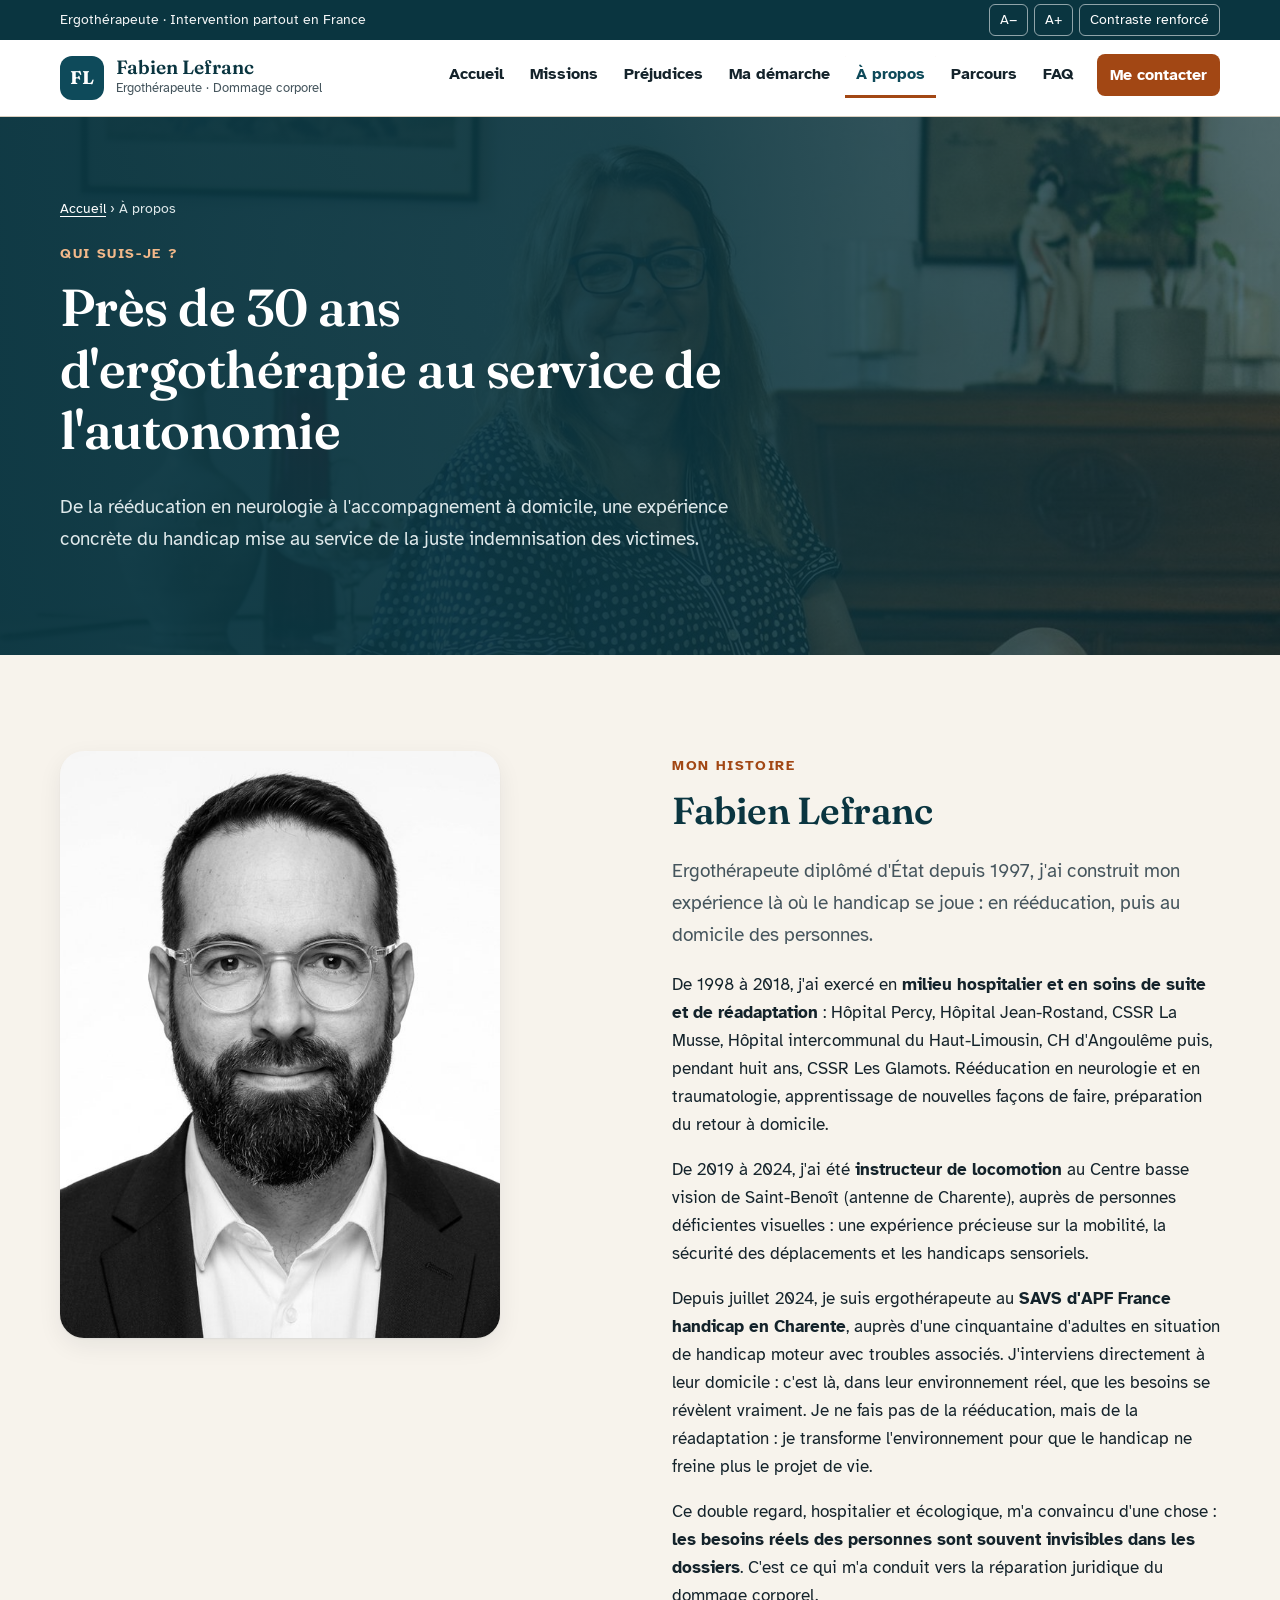
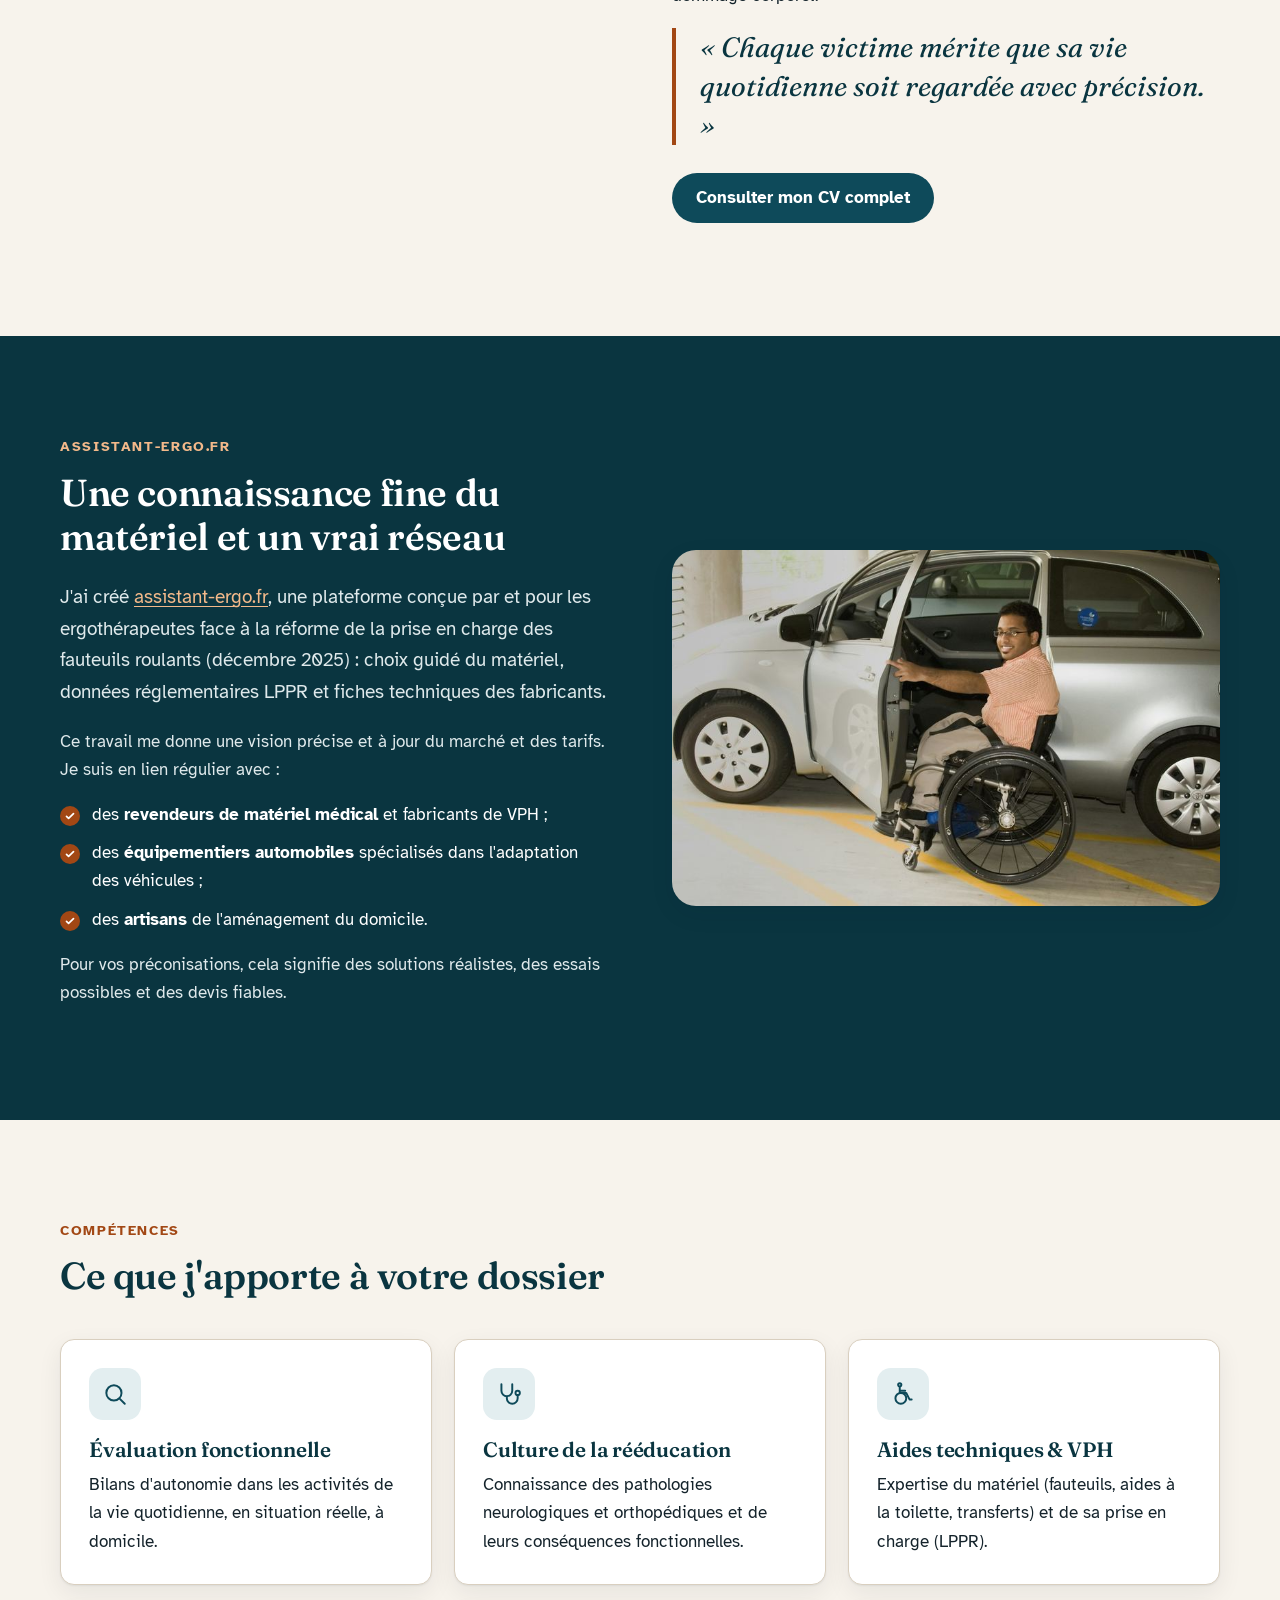
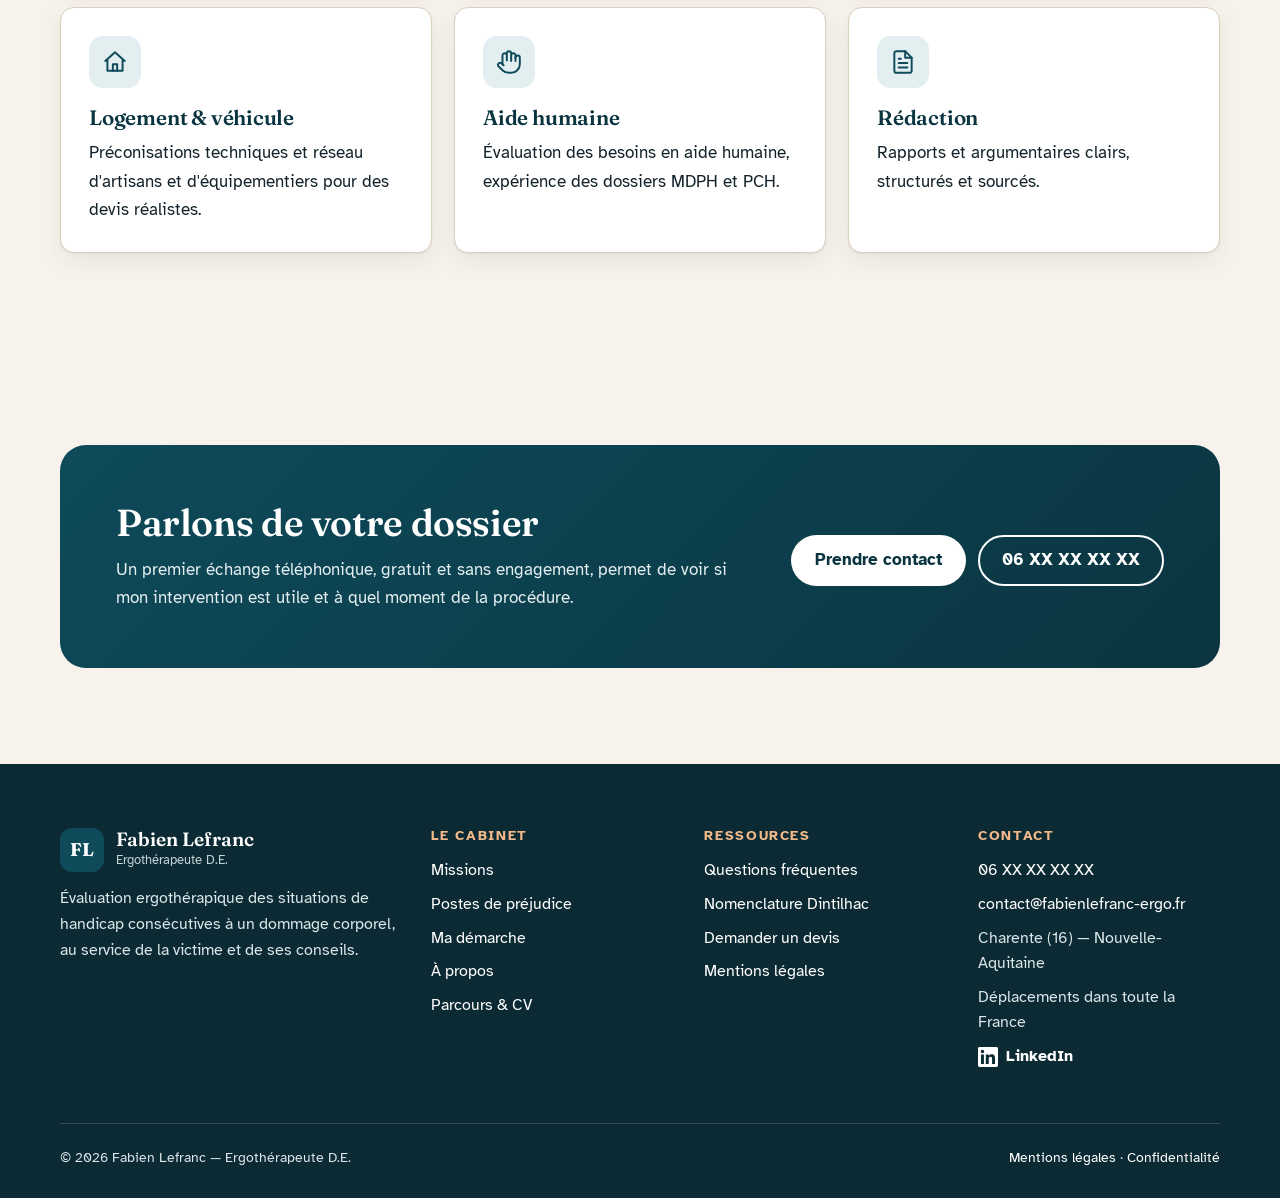
==== commit fd584529: "Nouvelles photos (accueil, À propos) et textes mis à jour Co-Authored-By: Claude Opus 5.5 <noreply@a" ====
--- a/a-propos.html
+++ b/a-propos.html
@@ -66,13 +66,13 @@
 <section>
   <div class="wrap split" style="align-items:start">
     <div class="reveal">
-      <img src="assets/img/fabien-lefranc-portrait.jpg" width="480" height="640" alt="Portrait de Fabien Lefranc" style="border-radius:24px;box-shadow:var(--shadow);max-width:440px;width:100%">
+      <img src="assets/img/fabien-lefranc-visage-nb.jpg" width="600" height="800" alt="Portrait en noir et blanc de Fabien Lefranc" style="border-radius:24px;box-shadow:var(--shadow);max-width:440px;width:100%">
     </div>
     <div class="reveal">
       <span class="eyebrow">Mon histoire</span>
       <h2>Fabien Lefranc</h2>
       <p class="lead">Ergothérapeute diplômé d'État depuis 1997, j'ai construit mon expérience là où le handicap se joue : en rééducation, puis au domicile des personnes.</p>
-      <p>De 1998 à 2018, j'ai exercé en <strong>milieu hospitalier et en soins de suivi et de réadaptation</strong> : Hôpital Percy, Hôpital Jean-Rostand, CSSR La Musse, Hôpital intercommunal du Haut-Limousin, CH d'Angoulême puis, pendant huit ans, CSSR Les Glamots. Rééducation en neurologie et en traumatologie, apprentissage de nouvelles façons de faire, préparation du retour à domicile.</p>
+      <p>De 1998 à 2018, j'ai exercé en <strong>milieu hospitalier et en soins de suite et de réadaptation</strong> : Hôpital Percy, Hôpital Jean-Rostand, CSSR La Musse, Hôpital intercommunal du Haut-Limousin, CH d'Angoulême puis, pendant huit ans, CSSR Les Glamots. Rééducation en neurologie et en traumatologie, apprentissage de nouvelles façons de faire, préparation du retour à domicile.</p>
       <p>De 2019 à 2024, j'ai été <strong>instructeur de locomotion</strong> au Centre basse vision de Saint-Benoît (antenne de Charente), auprès de personnes déficientes visuelles : une expérience précieuse sur la mobilité, la sécurité des déplacements et les handicaps sensoriels.</p>
       <p>Depuis juillet 2024, je suis ergothérapeute au <strong>SAVS d'APF France handicap en Charente</strong>, auprès d'une cinquantaine d'adultes en situation de handicap moteur avec troubles associés. J'interviens directement à leur domicile : c'est là, dans leur environnement réel, que les besoins se révèlent vraiment. Je ne fais pas de la rééducation, mais de la réadaptation : je transforme l'environnement pour que le handicap ne freine plus le projet de vie.</p>
       <p>Ce double regard, hospitalier et écologique, m'a convaincu d'une chose : <strong>les besoins réels des personnes sont souvent invisibles dans les dossiers</strong>. C'est ce qui m'a conduit vers la réparation juridique du dommage corporel.</p>
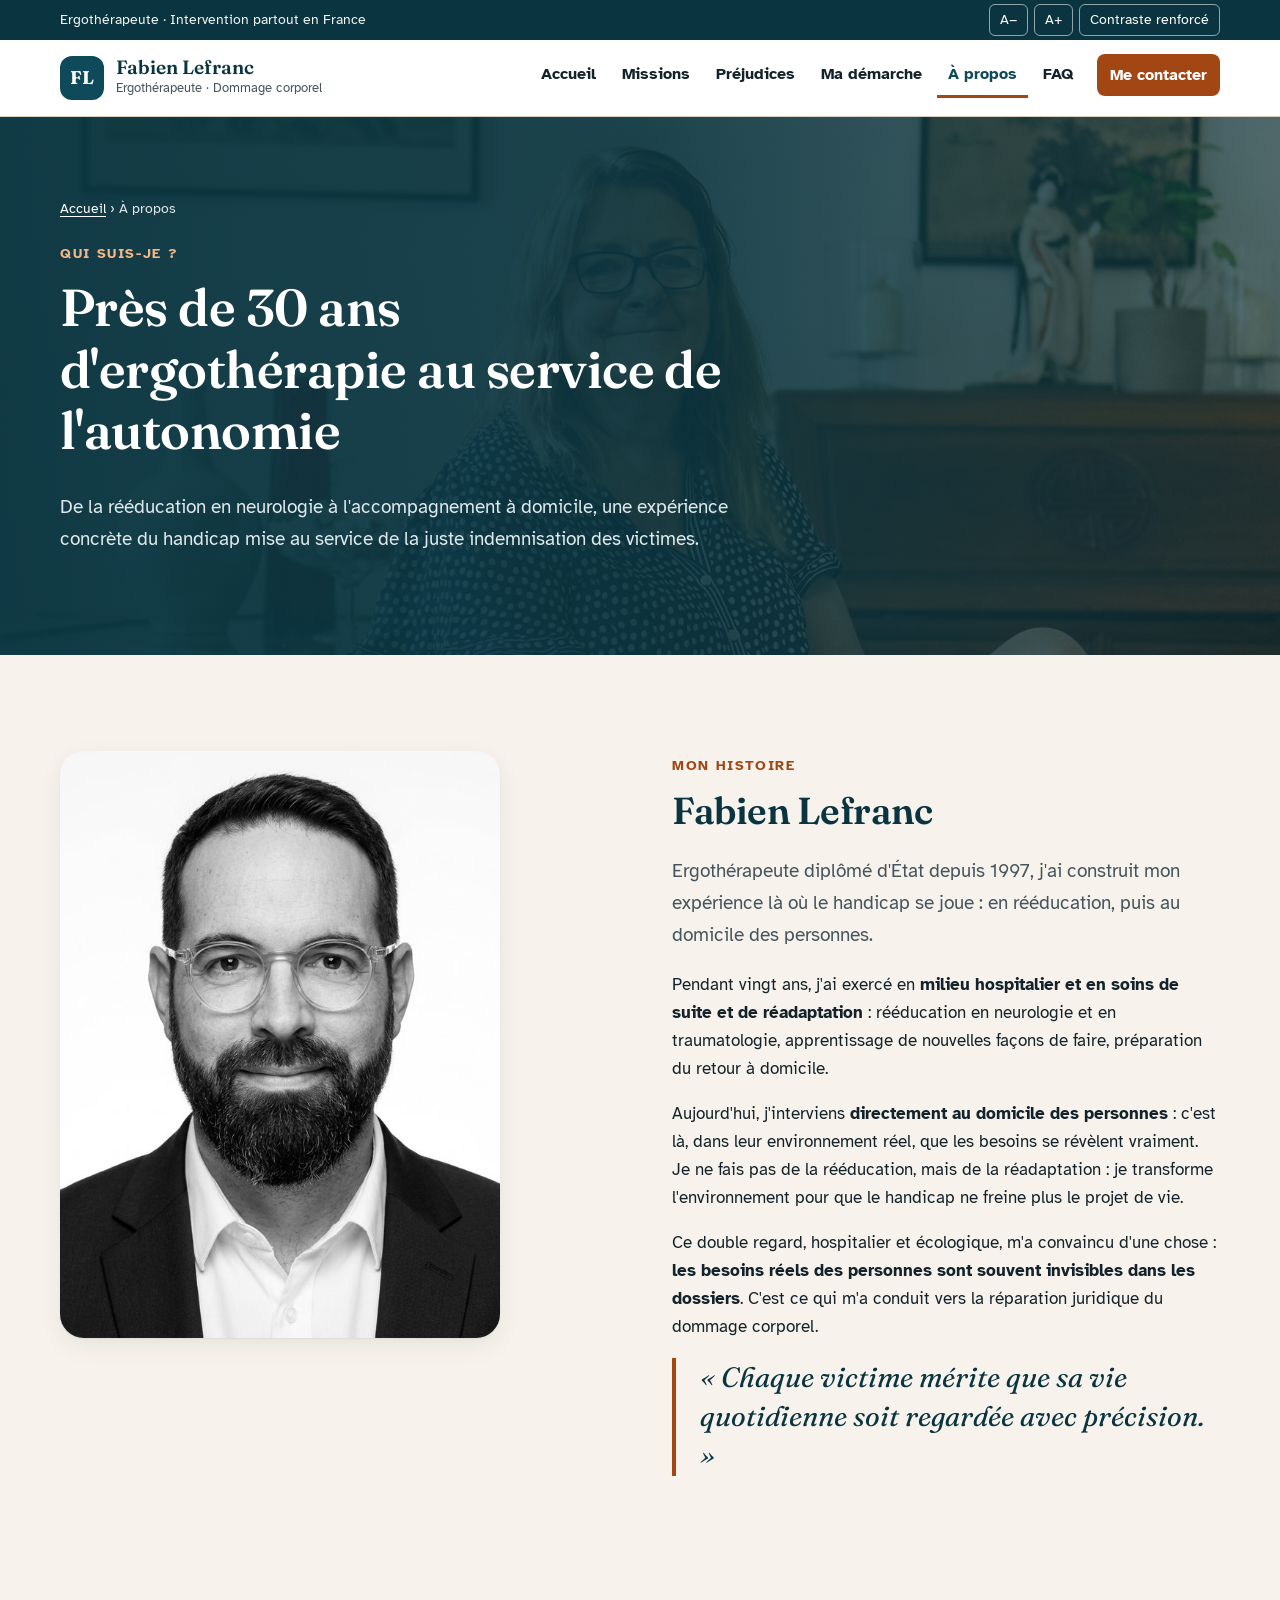
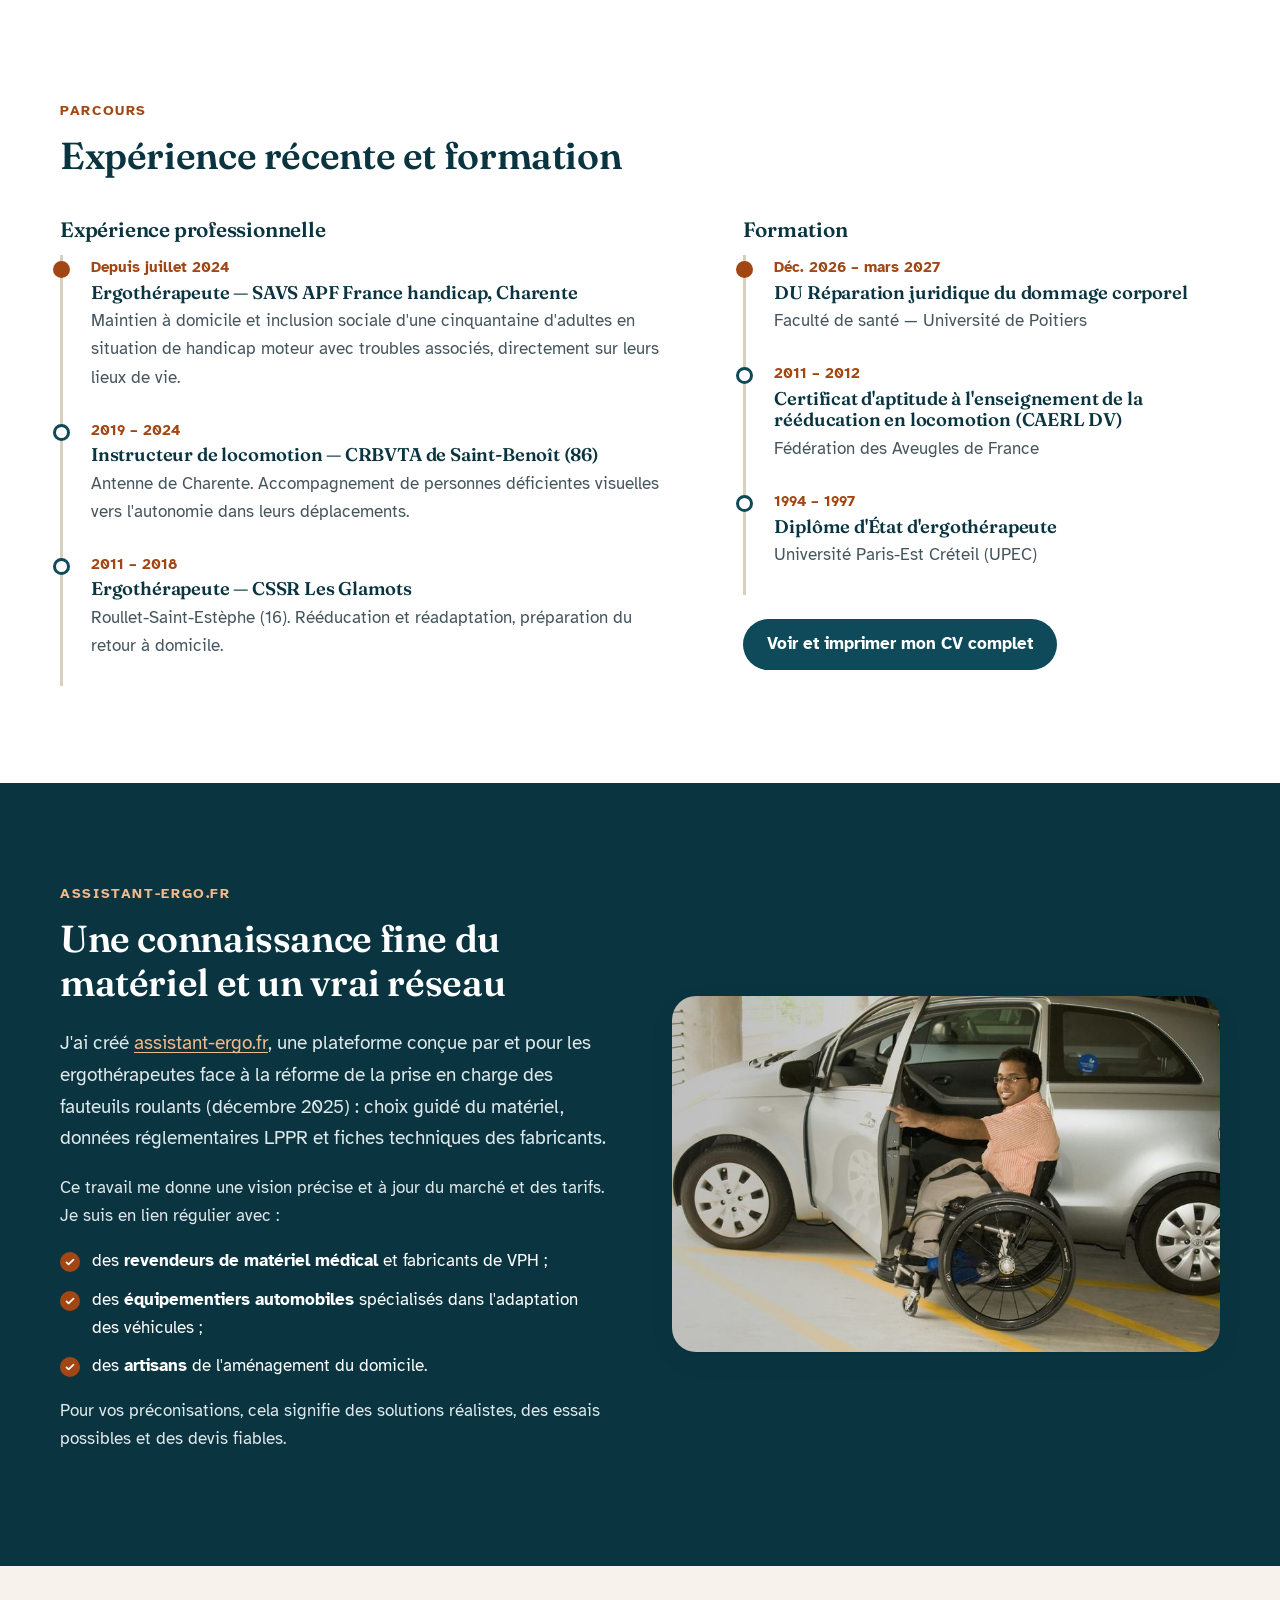
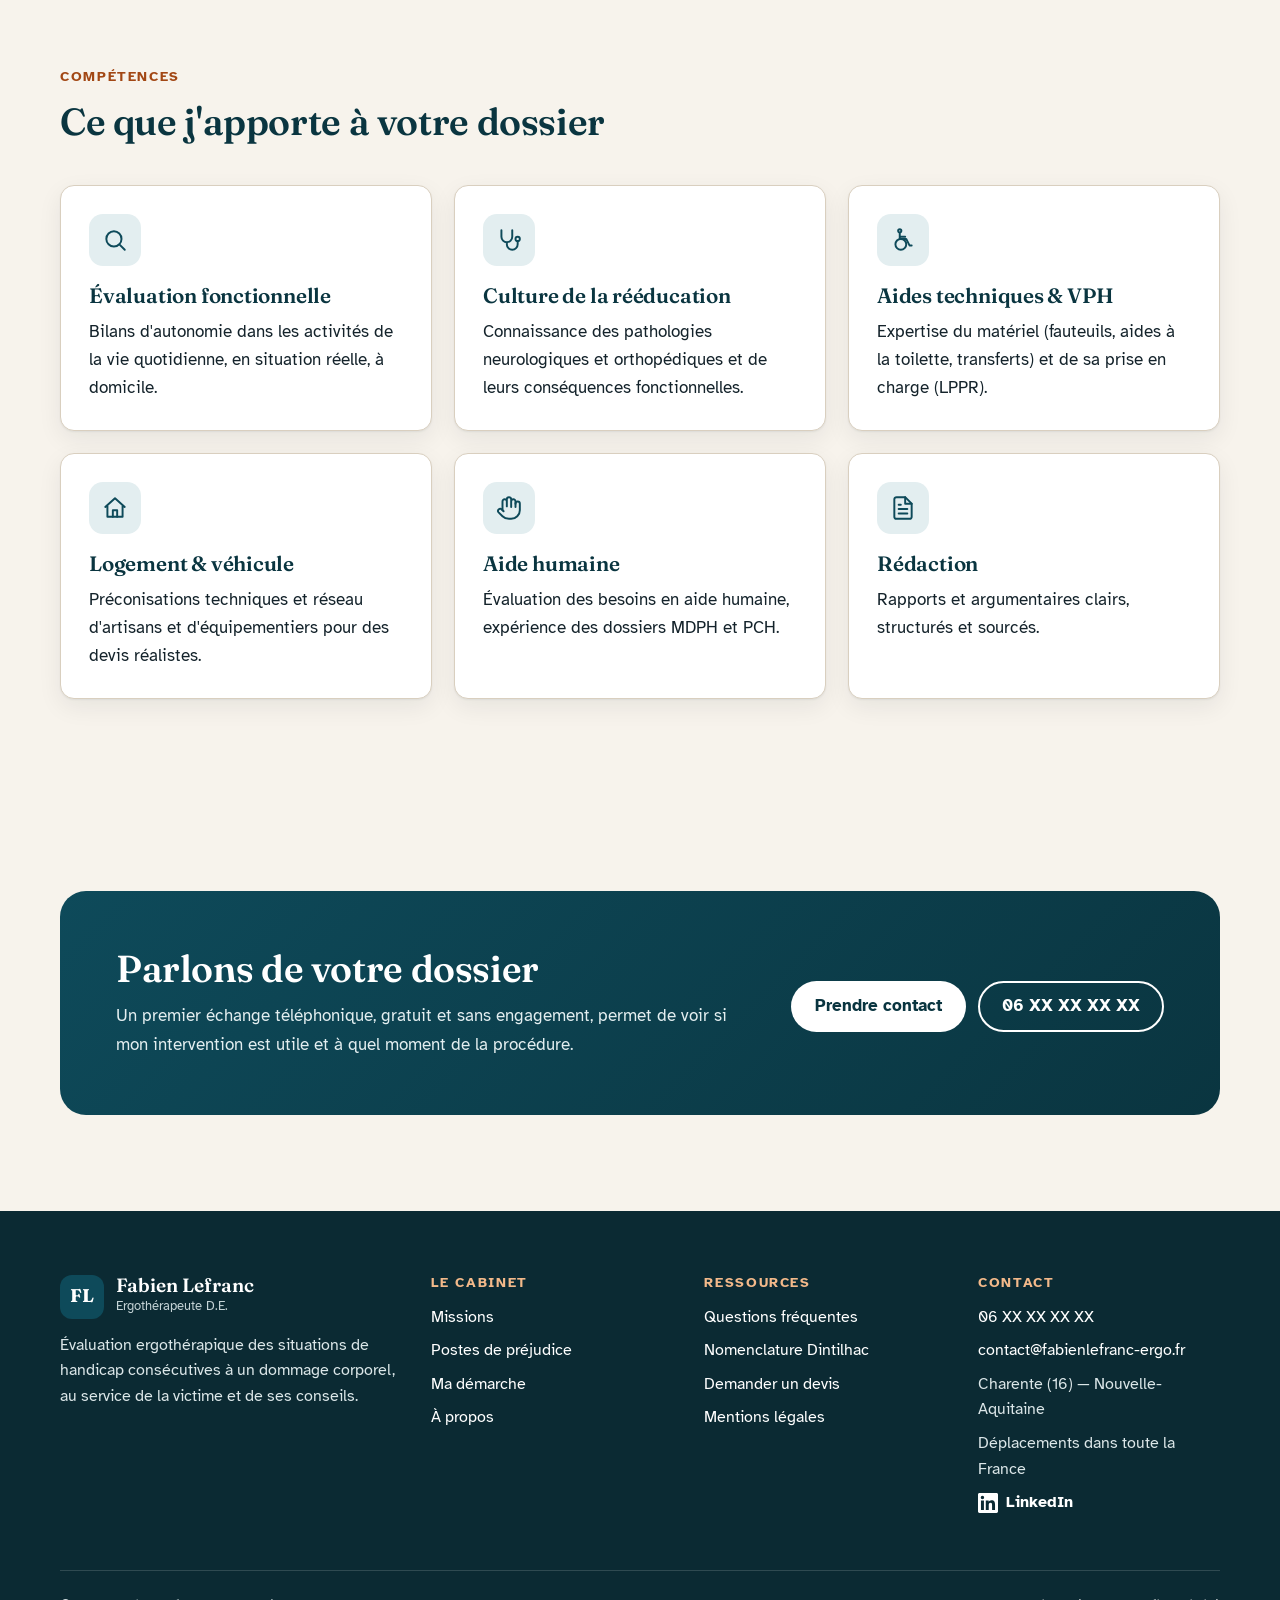
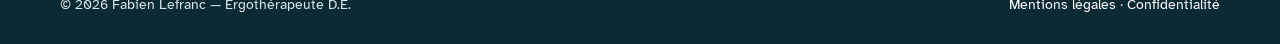
==== commit 98a440b1: "Fusionner les pages À propos et Parcours - À propos intègre une section « Parcours » : les trois der" ====
--- a/a-propos.html
+++ b/a-propos.html
@@ -3,9 +3,9 @@
 <head>
 <meta charset="utf-8">
 <meta name="viewport" content="width=device-width, initial-scale=1">
-<title>À propos — Fabien Lefranc, ergothérapeute D.E.</title>
+<title>À propos & parcours — Fabien Lefranc, ergothérapeute D.E.</title>
 <meta name="description" content="Fabien Lefranc, ergothérapeute D.E. depuis 1997 : rééducation, neurologie, accompagnement à domicile, créateur d'assistant-ergo.fr, en formation DU Réparation juridique du dommage corporel à Poitiers.">
-<meta property="og:title" content="À propos — Fabien Lefranc, ergothérapeute D.E.">
+<meta property="og:title" content="À propos & parcours — Fabien Lefranc, ergothérapeute D.E.">
 <meta property="og:description" content="Fabien Lefranc, ergothérapeute D.E. depuis 1997 : rééducation, neurologie, accompagnement à domicile, créateur d'assistant-ergo.fr, en formation DU Réparation juridique du dommage corporel à Poitiers.">
 <meta property="og:image" content="assets/img/fabien-lefranc.jpg">
 <meta name="theme-color" content="#0a3540">
@@ -46,7 +46,6 @@
 <li><a href="prejudices.html">Préjudices</a></li>
 <li><a href="demarche.html">Ma démarche</a></li>
 <li><a href="a-propos.html" aria-current="page">À propos</a></li>
-<li><a href="cv.html">Parcours</a></li>
 <li><a href="faq.html">FAQ</a></li>
         <li><a class="btn btn-primary" href="contact.html">Me contacter</a></li>
       </ul>
@@ -72,12 +71,38 @@
       <span class="eyebrow">Mon histoire</span>
       <h2>Fabien Lefranc</h2>
       <p class="lead">Ergothérapeute diplômé d'État depuis 1997, j'ai construit mon expérience là où le handicap se joue : en rééducation, puis au domicile des personnes.</p>
-      <p>De 1998 à 2018, j'ai exercé en <strong>milieu hospitalier et en soins de suite et de réadaptation</strong> : Hôpital Percy, Hôpital Jean-Rostand, CSSR La Musse, Hôpital intercommunal du Haut-Limousin, CH d'Angoulême puis, pendant huit ans, CSSR Les Glamots. Rééducation en neurologie et en traumatologie, apprentissage de nouvelles façons de faire, préparation du retour à domicile.</p>
-      <p>De 2019 à 2024, j'ai été <strong>instructeur de locomotion</strong> au Centre basse vision de Saint-Benoît (antenne de Charente), auprès de personnes déficientes visuelles : une expérience précieuse sur la mobilité, la sécurité des déplacements et les handicaps sensoriels.</p>
-      <p>Depuis juillet 2024, je suis ergothérapeute au <strong>SAVS d'APF France handicap en Charente</strong>, auprès d'une cinquantaine d'adultes en situation de handicap moteur avec troubles associés. J'interviens directement à leur domicile : c'est là, dans leur environnement réel, que les besoins se révèlent vraiment. Je ne fais pas de la rééducation, mais de la réadaptation : je transforme l'environnement pour que le handicap ne freine plus le projet de vie.</p>
+      <p>Pendant vingt ans, j'ai exercé en <strong>milieu hospitalier et en soins de suite et de réadaptation</strong> : rééducation en neurologie et en traumatologie, apprentissage de nouvelles façons de faire, préparation du retour à domicile.</p>
+      <p>Aujourd'hui, j'interviens <strong>directement au domicile des personnes</strong> : c'est là, dans leur environnement réel, que les besoins se révèlent vraiment. Je ne fais pas de la rééducation, mais de la réadaptation : je transforme l'environnement pour que le handicap ne freine plus le projet de vie.</p>
       <p>Ce double regard, hospitalier et écologique, m'a convaincu d'une chose : <strong>les besoins réels des personnes sont souvent invisibles dans les dossiers</strong>. C'est ce qui m'a conduit vers la réparation juridique du dommage corporel.</p>
       <blockquote class="quote"><p>« Chaque victime mérite que sa vie quotidienne soit regardée avec précision. »</p></blockquote>
-      <p style="margin-top:24px"><a class="btn btn-dark" href="cv.html">Consulter mon CV complet</a></p>
+    </div>
+  </div>
+</section>
+
+<section class="section-alt" id="parcours">
+  <div class="wrap">
+    <div class="section-head reveal"><span class="eyebrow">Parcours</span><h2>Expérience récente et formation</h2></div>
+    <div class="cv-grid">
+      <div>
+        <h3 class="reveal">Expérience professionnelle</h3>
+        <ol class="timeline reveal">
+          <li class="now"><span class="when">Depuis juillet 2024</span><h3>Ergothérapeute — SAVS APF France handicap, Charente</h3>
+            <p>Maintien à domicile et inclusion sociale d'une cinquantaine d'adultes en situation de handicap moteur avec troubles associés, directement sur leurs lieux de vie.</p></li>
+          <li><span class="when">2019 – 2024</span><h3>Instructeur de locomotion — CRBVTA de Saint-Benoît (86)</h3>
+            <p>Antenne de Charente. Accompagnement de personnes déficientes visuelles vers l'autonomie dans leurs déplacements.</p></li>
+          <li><span class="when">2011 – 2018</span><h3>Ergothérapeute — CSSR Les Glamots</h3>
+            <p>Roullet-Saint-Estèphe (16). Rééducation et réadaptation, préparation du retour à domicile.</p></li>
+        </ol>
+      </div>
+      <div>
+        <h3 class="reveal">Formation</h3>
+        <ol class="timeline reveal">
+          <li class="now"><span class="when">Déc. 2026 – mars 2027</span><h3>DU Réparation juridique du dommage corporel</h3><p>Faculté de santé — Université de Poitiers</p></li>
+          <li><span class="when">2011 – 2012</span><h3>Certificat d'aptitude à l'enseignement de la rééducation en locomotion (CAERL DV)</h3><p>Fédération des Aveugles de France</p></li>
+          <li><span class="when">1994 – 1997</span><h3>Diplôme d'État d'ergothérapeute</h3><p>Université Paris-Est Créteil (UPEC)</p></li>
+        </ol>
+        <p class="reveal" style="margin-top:24px"><a class="btn btn-dark" href="cv.html">Voir et imprimer mon CV complet</a></p>
+      </div>
     </div>
   </div>
 </section>
@@ -144,7 +169,6 @@
           <li><a href="prejudices.html">Postes de préjudice</a></li>
           <li><a href="demarche.html">Ma démarche</a></li>
           <li><a href="a-propos.html">À propos</a></li>
-          <li><a href="cv.html">Parcours & CV</a></li>
         </ul>
       </div>
       <div>
--- a/assets/css/style.css
+++ b/assets/css/style.css
@@ -330,9 +330,9 @@
 .info-card dd { margin: 4px 0 0; font-size: 1.08rem; }
 
 /* France / zone */
-.zone { display: grid; grid-template-columns: auto 1fr; gap: 28px; align-items: center; }
+.zone { display: grid; grid-template-columns: 1fr; gap: 20px; align-items: center; }
 .zone svg { width: 200px; height: auto; }
-@media (max-width: 640px) { .zone { grid-template-columns: 1fr; } .zone svg { margin: 0 auto; } }
+.zone .zone-map { display: block; width: 100%; height: auto; border-radius: 10px; }
 
 /* Note / encadré */
 .note { background: var(--petrol-soft); border-left: 5px solid var(--petrol); border-radius: 0 var(--radius) var(--radius) 0; padding: 20px 24px; }
